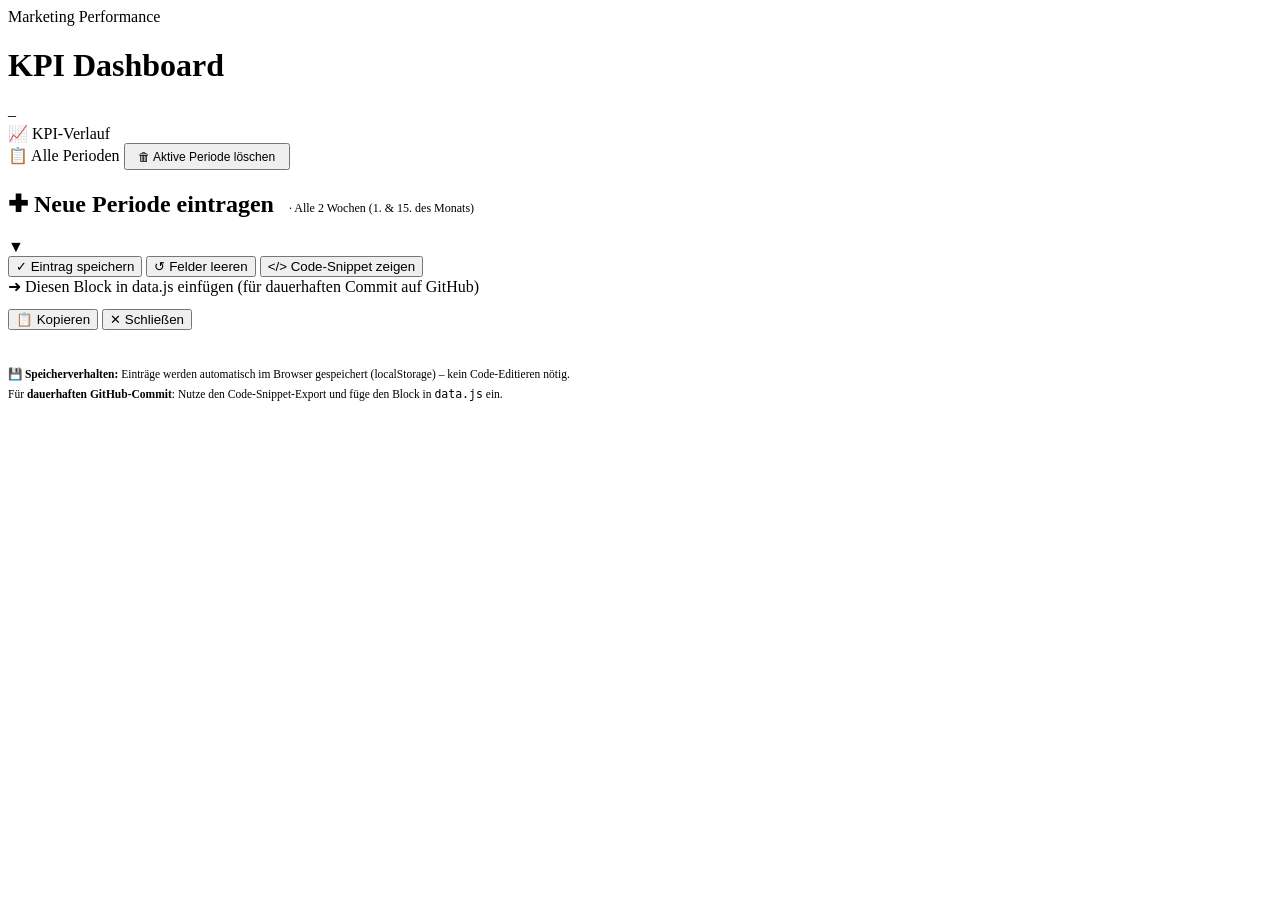
==== index.html @ ccde7354 "Create index.html" ====
<!DOCTYPE html>
<html lang="de">
<head>
  <meta charset="UTF-8"/>
  <meta name="viewport" content="width=device-width, initial-scale=1.0"/>
  <title>Marketing KPI Dashboard</title>
  <link rel="preconnect" href="https://fonts.googleapis.com"/>
  <link rel="preconnect" href="https://fonts.gstatic.com" crossorigin/>
  <link href="https://fonts.googleapis.com/css2?family=Cormorant+Garamond:wght@400;600&family=DM+Sans:wght@400;500;600&family=JetBrains+Mono:wght@400;500&display=swap" rel="stylesheet"/>
  <link rel="stylesheet" href="style.css"/>
</head>
<body>

<div class="wrapper">

  <!-- ── Header ── -->
  <header>
    <div class="header-left">
      <div class="agency-label">Marketing Performance</div>
      <h1>KPI <span>Dashboard</span></h1>
    </div>
    <div class="header-right">
      <div id="last-updated" class="last-updated">–</div>
    </div>
  </header>

  <!-- ── Period Tabs ── -->
  <div class="period-tabs" id="period-tabs"></div>

  <!-- ── Main Content ── -->
  <div id="main-content">

    <!-- KPI Cards -->
    <div class="kpi-grid" id="kpi-grid"></div>

    <!-- Charts -->
    <div class="section-title">
      <span class="section-icon">📈</span> KPI-Verlauf
    </div>
    <div class="charts-grid" id="charts-grid"></div>

    <!-- History Table -->
    <div class="section-title">
      <span class="section-icon">📋</span> Alle Perioden
      <button class="btn btn-danger" style="margin-left:auto;font-size:0.75rem;padding:0.3rem 0.8rem;"
              onclick="deleteCurrentPeriod()">
        🗑 Aktive Periode löschen
      </button>
    </div>
    <div class="history-card">
      <div class="history-scroll">
        <table>
          <thead id="table-head"></thead>
          <tbody id="table-body"></tbody>
        </table>
      </div>
    </div>

  </div><!-- /main-content -->

  <!-- ── Data Entry Panel ── -->
  <div class="entry-panel">
    <div class="entry-header" onclick="toggleEntry()">
      <h2>
        ✚ Neue Periode eintragen
        &nbsp;<span style="font-size:0.75rem;color:var(--text-muted);font-weight:400;text-transform:none;letter-spacing:0;">
          · Alle 2 Wochen (1. &amp; 15. des Monats)
        </span>
      </h2>
      <span class="entry-toggle" id="entry-toggle">▼</span>
    </div>
    <div class="entry-body" id="entry-body">
      <div class="entry-grid" id="entry-form-grid">
        <!-- built by JS -->
      </div>

      <div class="entry-actions">
        <button class="btn btn-primary" onclick="submitEntry()">
          ✓ Eintrag speichern
        </button>
        <button class="btn btn-ghost" onclick="clearForm()">
          ↺ Felder leeren
        </button>
        <button class="btn btn-ghost" onclick="document.getElementById('export-box').classList.toggle('open')">
          &lt;/&gt; Code-Snippet zeigen
        </button>
      </div>

      <!-- Export box -->
      <div class="export-box" id="export-box">
        <div class="export-label">➜ Diesen Block in data.js einfügen (für dauerhaften Commit auf GitHub)</div>
        <pre id="export-pre"></pre>
        <div class="entry-actions" style="margin-top:0.6rem;">
          <button class="btn btn-ghost" onclick="copyExport()">📋 Kopieren</button>
          <button class="btn btn-ghost" onclick="document.getElementById('export-box').classList.remove('open')">✕ Schließen</button>
        </div>
      </div>

      <div style="margin-top:1.2rem;padding-top:1rem;border-top:1px solid var(--border);">
        <div style="font-size:0.72rem;color:var(--text-faint);line-height:1.7;">
          <strong style="color:var(--text-muted);">💾 Speicherverhalten:</strong>
          Einträge werden automatisch im Browser gespeichert (localStorage) – kein Code-Editieren nötig.<br/>
          Für <strong style="color:var(--text-muted);">dauerhaften GitHub-Commit</strong>: Nutze den Code-Snippet-Export und füge den Block in <code style="color:var(--teal);">data.js</code> ein.
        </div>
      </div>
    </div>
  </div>

</div><!-- /wrapper -->

<!-- Toast -->
<div class="toast" id="toast"></div>

<!-- Scripts: data first, then logic -->
<script src="data.js"></script>
<script src="app.js"></script>

</body>
</html>
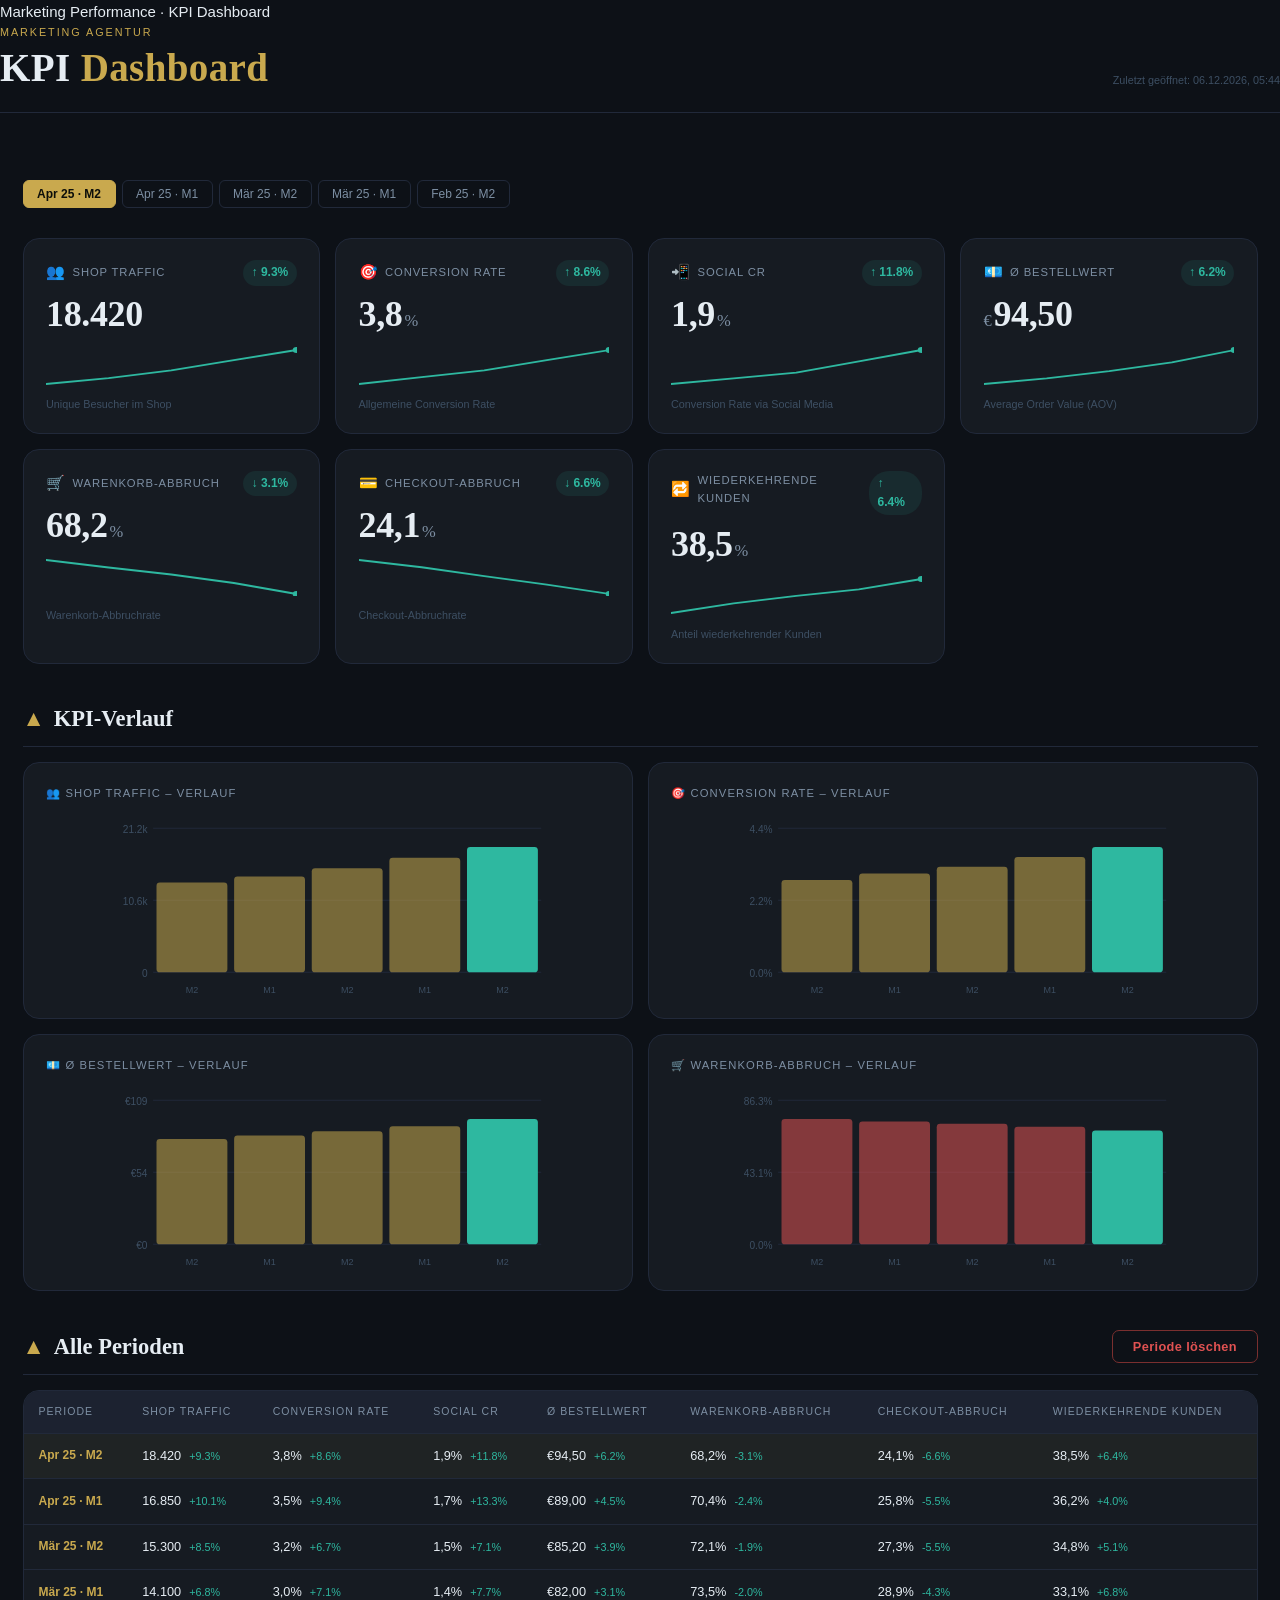
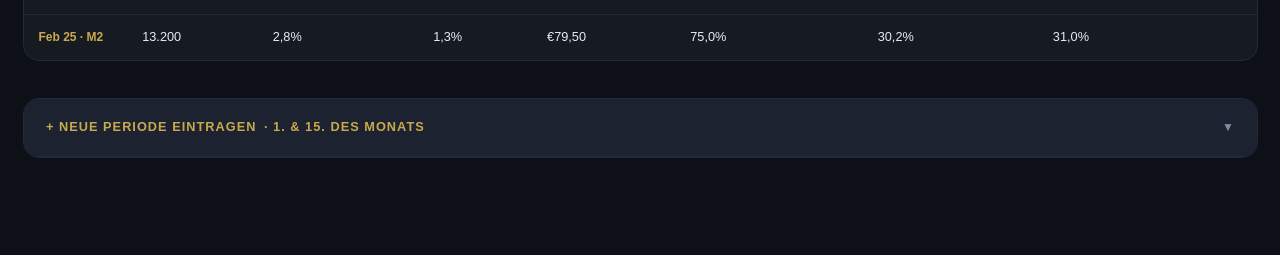
==== commit ca436a80: "Update index.html" ====
--- a/index.html
+++ b/index.html
@@ -3,31 +3,34 @@
 <head>
   <meta charset="UTF-8"/>
   <meta name="viewport" content="width=device-width, initial-scale=1.0"/>
-  <title>Marketing KPI Dashboard</title>
+  <title>Marketing KPI Dashboard · Zuitable</title>
   <link rel="preconnect" href="https://fonts.googleapis.com"/>
   <link rel="preconnect" href="https://fonts.gstatic.com" crossorigin/>
-  <link href="https://fonts.googleapis.com/css2?family=Cormorant+Garamond:wght@400;600&family=DM+Sans:wght@400;500;600&family=JetBrains+Mono:wght@400;500&display=swap" rel="stylesheet"/>
+  <link href="https://fonts.googleapis.com/css2?family=Montserrat:wght@300;400;500;600;700;800&family=Inter:wght@300;400;500;600&display=swap" rel="stylesheet"/>
   <link rel="stylesheet" href="style.css"/>
 </head>
 <body>
 
+<!-- Top Bar -->
+<div class="top-bar">Marketing Performance · KPI Dashboard</div>
+
+<!-- Page Header (outside wrapper for full-bleed border) -->
+<header class="page-header">
+  <div class="header-left">
+    <div class="agency-label">Marketing Agentur</div>
+    <h1>KPI <span>Dashboard</span></h1>
+  </div>
+  <div class="header-right">
+    <div id="last-updated" class="last-updated">–</div>
+  </div>
+</header>
+
 <div class="wrapper">
 
-  <!-- ── Header ── -->
-  <header>
-    <div class="header-left">
-      <div class="agency-label">Marketing Performance</div>
-      <h1>KPI <span>Dashboard</span></h1>
-    </div>
-    <div class="header-right">
-      <div id="last-updated" class="last-updated">–</div>
-    </div>
-  </header>
-
-  <!-- ── Period Tabs ── -->
+  <!-- Period Tabs -->
   <div class="period-tabs" id="period-tabs"></div>
 
-  <!-- ── Main Content ── -->
+  <!-- Main Content -->
   <div id="main-content">
 
     <!-- KPI Cards -->
@@ -35,16 +38,16 @@
 
     <!-- Charts -->
     <div class="section-title">
-      <span class="section-icon">📈</span> KPI-Verlauf
+      <span class="section-icon">▲</span> KPI-Verlauf
     </div>
     <div class="charts-grid" id="charts-grid"></div>
 
     <!-- History Table -->
     <div class="section-title">
-      <span class="section-icon">📋</span> Alle Perioden
-      <button class="btn btn-danger" style="margin-left:auto;font-size:0.75rem;padding:0.3rem 0.8rem;"
+      <span class="section-icon">▲</span> Alle Perioden
+      <button class="btn btn-danger" style="margin-left:auto;"
               onclick="deleteCurrentPeriod()">
-        🗑 Aktive Periode löschen
+        Periode löschen
       </button>
     </div>
     <div class="history-card">
@@ -58,14 +61,12 @@
 
   </div><!-- /main-content -->
 
-  <!-- ── Data Entry Panel ── -->
+  <!-- Data Entry Panel -->
   <div class="entry-panel">
     <div class="entry-header" onclick="toggleEntry()">
       <h2>
-        ✚ Neue Periode eintragen
-        &nbsp;<span style="font-size:0.75rem;color:var(--text-muted);font-weight:400;text-transform:none;letter-spacing:0;">
-          · Alle 2 Wochen (1. &amp; 15. des Monats)
-        </span>
+        + Neue Periode eintragen
+        <span class="sub">· 1. &amp; 15. des Monats</span>
       </h2>
       <span class="entry-toggle" id="entry-toggle">▼</span>
     </div>
@@ -75,33 +76,26 @@
       </div>
 
       <div class="entry-actions">
-        <button class="btn btn-primary" onclick="submitEntry()">
-          ✓ Eintrag speichern
-        </button>
-        <button class="btn btn-ghost" onclick="clearForm()">
-          ↺ Felder leeren
-        </button>
-        <button class="btn btn-ghost" onclick="document.getElementById('export-box').classList.toggle('open')">
-          &lt;/&gt; Code-Snippet zeigen
-        </button>
+        <button class="btn btn-primary" onclick="submitEntry()">Eintrag speichern</button>
+        <button class="btn btn-ghost"   onclick="clearForm()">Felder leeren</button>
+        <button class="btn btn-ghost"   onclick="document.getElementById('export-box').classList.toggle('open')">Code-Snippet</button>
       </div>
 
-      <!-- Export box -->
       <div class="export-box" id="export-box">
-        <div class="export-label">➜ Diesen Block in data.js einfügen (für dauerhaften Commit auf GitHub)</div>
+        <div class="export-label">→ Diesen Block in data.js einfügen (für GitHub-Commit)</div>
         <pre id="export-pre"></pre>
         <div class="entry-actions" style="margin-top:0.6rem;">
-          <button class="btn btn-ghost" onclick="copyExport()">📋 Kopieren</button>
-          <button class="btn btn-ghost" onclick="document.getElementById('export-box').classList.remove('open')">✕ Schließen</button>
+          <button class="btn btn-ghost" onclick="copyExport()">Kopieren</button>
+          <button class="btn btn-ghost" onclick="document.getElementById('export-box').classList.remove('open')">Schließen</button>
         </div>
       </div>
 
       <div style="margin-top:1.2rem;padding-top:1rem;border-top:1px solid var(--border);">
-        <div style="font-size:0.72rem;color:var(--text-faint);line-height:1.7;">
-          <strong style="color:var(--text-muted);">💾 Speicherverhalten:</strong>
-          Einträge werden automatisch im Browser gespeichert (localStorage) – kein Code-Editieren nötig.<br/>
-          Für <strong style="color:var(--text-muted);">dauerhaften GitHub-Commit</strong>: Nutze den Code-Snippet-Export und füge den Block in <code style="color:var(--teal);">data.js</code> ein.
-        </div>
+        <p style="font-size:0.65rem;color:var(--text-faint);line-height:1.8;font-family:var(--font-display);letter-spacing:0.04em;">
+          <strong style="color:var(--text-muted);">SPEICHER-INFO —</strong>
+          Einträge werden automatisch im Browser gespeichert (localStorage) – kein Code-Editieren nötig.
+          Für dauerhaften GitHub-Commit: Code-Snippet exportieren und in <code style="color:var(--orange);font-size:0.7rem;">data.js</code> einfügen.
+        </p>
       </div>
     </div>
   </div>
@@ -111,7 +105,7 @@
 <!-- Toast -->
 <div class="toast" id="toast"></div>
 
-<!-- Scripts: data first, then logic -->
+<!-- Scripts -->
 <script src="data.js"></script>
 <script src="app.js"></script>
 
--- a/style.css
+++ b/style.css
@@ -0,0 +1,591 @@
+/* ─── Reset & Base ─── */
+*, *::before, *::after { box-sizing: border-box; margin: 0; padding: 0; }
+
+:root {
+  /* Suits-inspired palette: deep navy, crisp white, gold accent */
+  --bg:          #0d1117;
+  --bg-card:     #161b22;
+  --bg-card2:    #1c2230;
+  --border:      #21293a;
+  --border-hi:   #2d3a50;
+  --gold:        #c9a94e;
+  --gold-light:  #e8c97a;
+  --gold-dim:    #7a6330;
+  --teal:        #2eb8a0;
+  --teal-dim:    #1a6e61;
+  --red:         #e05252;
+  --red-dim:     #7a2f2f;
+  --text:        #e6edf3;
+  --text-muted:  #7d8fa3;
+  --text-faint:  #3d4f63;
+  --up:          #2eb8a0;
+  --down:        #e05252;
+  --radius:      10px;
+  --radius-lg:   16px;
+  --transition:  0.22s cubic-bezier(.4,0,.2,1);
+  --font-display:'Cormorant Garamond', Georgia, serif;
+  --font-body:   'DM Sans', 'Segoe UI', sans-serif;
+  --font-mono:   'JetBrains Mono', 'Fira Code', monospace;
+}
+
+html { font-size: 15px; scroll-behavior: smooth; }
+
+body {
+  background: var(--bg);
+  color: var(--text);
+  font-family: var(--font-body);
+  min-height: 100vh;
+  line-height: 1.6;
+  -webkit-font-smoothing: antialiased;
+}
+
+/* ─── Layout ─── */
+.wrapper {
+  max-width: 1380px;
+  margin: 0 auto;
+  padding: 2rem 1.5rem 4rem;
+}
+
+/* ─── Header ─── */
+header {
+  display: flex;
+  align-items: flex-end;
+  justify-content: space-between;
+  flex-wrap: wrap;
+  gap: 1rem;
+  margin-bottom: 2.5rem;
+  padding-bottom: 1.5rem;
+  border-bottom: 1px solid var(--border);
+}
+
+.header-left {}
+
+.agency-label {
+  font-size: 0.72rem;
+  letter-spacing: 0.18em;
+  text-transform: uppercase;
+  color: var(--gold);
+  font-family: var(--font-body);
+  font-weight: 500;
+  margin-bottom: 0.35rem;
+}
+
+header h1 {
+  font-family: var(--font-display);
+  font-size: 2.6rem;
+  font-weight: 600;
+  color: var(--text);
+  letter-spacing: 0.01em;
+  line-height: 1.1;
+}
+
+header h1 span { color: var(--gold); }
+
+.header-right {
+  display: flex;
+  flex-direction: column;
+  align-items: flex-end;
+  gap: 0.5rem;
+}
+
+.period-selector {
+  display: flex;
+  align-items: center;
+  gap: 0.6rem;
+  background: var(--bg-card);
+  border: 1px solid var(--border);
+  border-radius: 8px;
+  padding: 0.45rem 0.9rem;
+}
+
+.period-selector label {
+  font-size: 0.75rem;
+  color: var(--text-muted);
+  letter-spacing: 0.06em;
+  text-transform: uppercase;
+}
+
+.period-selector select {
+  background: transparent;
+  border: none;
+  color: var(--gold);
+  font-family: var(--font-body);
+  font-size: 0.9rem;
+  font-weight: 500;
+  cursor: pointer;
+  outline: none;
+}
+
+.period-selector select option {
+  background: var(--bg-card2);
+  color: var(--text);
+}
+
+.last-updated {
+  font-size: 0.72rem;
+  color: var(--text-faint);
+}
+
+/* ─── Period Tabs ─── */
+.period-tabs {
+  display: flex;
+  gap: 0.4rem;
+  margin-bottom: 2rem;
+  flex-wrap: wrap;
+}
+
+.period-tab {
+  padding: 0.4rem 0.9rem;
+  border-radius: 6px;
+  border: 1px solid var(--border);
+  background: transparent;
+  color: var(--text-muted);
+  font-family: var(--font-body);
+  font-size: 0.8rem;
+  cursor: pointer;
+  transition: all var(--transition);
+}
+
+.period-tab:hover {
+  border-color: var(--border-hi);
+  color: var(--text);
+}
+
+.period-tab.active {
+  background: var(--gold);
+  color: #0d0f0a;
+  border-color: var(--gold);
+  font-weight: 600;
+}
+
+/* ─── KPI Grid ─── */
+.kpi-grid {
+  display: grid;
+  grid-template-columns: repeat(auto-fill, minmax(290px, 1fr));
+  gap: 1rem;
+  margin-bottom: 2.5rem;
+}
+
+.kpi-card {
+  background: var(--bg-card);
+  border: 1px solid var(--border);
+  border-radius: var(--radius-lg);
+  padding: 1.4rem 1.5rem 1.3rem;
+  display: flex;
+  flex-direction: column;
+  gap: 0.7rem;
+  transition: border-color var(--transition), transform var(--transition);
+  animation: fadeUp 0.4s ease both;
+}
+
+.kpi-card:hover {
+  border-color: var(--border-hi);
+  transform: translateY(-2px);
+}
+
+@keyframes fadeUp {
+  from { opacity: 0; transform: translateY(12px); }
+  to   { opacity: 1; transform: translateY(0); }
+}
+
+.kpi-card:nth-child(1) { animation-delay: 0.03s; }
+.kpi-card:nth-child(2) { animation-delay: 0.07s; }
+.kpi-card:nth-child(3) { animation-delay: 0.11s; }
+.kpi-card:nth-child(4) { animation-delay: 0.15s; }
+.kpi-card:nth-child(5) { animation-delay: 0.19s; }
+.kpi-card:nth-child(6) { animation-delay: 0.23s; }
+.kpi-card:nth-child(7) { animation-delay: 0.27s; }
+
+.kpi-card-top {
+  display: flex;
+  justify-content: space-between;
+  align-items: flex-start;
+}
+
+.kpi-icon-label {
+  display: flex;
+  align-items: center;
+  gap: 0.5rem;
+}
+
+.kpi-icon { font-size: 1rem; }
+
+.kpi-label {
+  font-size: 0.75rem;
+  letter-spacing: 0.08em;
+  text-transform: uppercase;
+  color: var(--text-muted);
+  font-weight: 500;
+}
+
+.kpi-trend {
+  display: flex;
+  align-items: center;
+  gap: 0.25rem;
+  font-size: 0.8rem;
+  font-weight: 600;
+  padding: 0.2rem 0.55rem;
+  border-radius: 20px;
+}
+
+.kpi-trend.up {
+  color: var(--up);
+  background: rgba(46,184,160,0.1);
+}
+.kpi-trend.down {
+  color: var(--down);
+  background: rgba(224,82,82,0.1);
+}
+.kpi-trend.neutral {
+  color: var(--text-muted);
+  background: rgba(125,143,163,0.1);
+}
+
+.kpi-value {
+  font-family: var(--font-display);
+  font-size: 2.4rem;
+  font-weight: 600;
+  color: var(--text);
+  letter-spacing: -0.01em;
+  line-height: 1;
+}
+
+.kpi-value .unit {
+  font-size: 1.1rem;
+  color: var(--text-muted);
+  font-weight: 400;
+  margin-left: 2px;
+}
+
+.kpi-value .unit-prefix {
+  font-size: 1.1rem;
+  color: var(--text-muted);
+  font-weight: 400;
+  margin-right: 2px;
+}
+
+.kpi-sparkline {
+  width: 100%;
+  height: 40px;
+  margin-top: 0.2rem;
+}
+
+.kpi-desc {
+  font-size: 0.72rem;
+  color: var(--text-faint);
+}
+
+/* ─── Chart Section ─── */
+.section-title {
+  font-family: var(--font-display);
+  font-size: 1.5rem;
+  font-weight: 600;
+  color: var(--text);
+  margin-bottom: 1rem;
+  padding-bottom: 0.6rem;
+  border-bottom: 1px solid var(--border);
+  display: flex;
+  align-items: center;
+  gap: 0.6rem;
+}
+
+.section-title .section-icon { color: var(--gold); }
+
+.charts-grid {
+  display: grid;
+  grid-template-columns: repeat(auto-fill, minmax(420px, 1fr));
+  gap: 1rem;
+  margin-bottom: 2.5rem;
+}
+
+.chart-card {
+  background: var(--bg-card);
+  border: 1px solid var(--border);
+  border-radius: var(--radius-lg);
+  padding: 1.4rem 1.5rem;
+}
+
+.chart-card-title {
+  font-size: 0.75rem;
+  text-transform: uppercase;
+  letter-spacing: 0.1em;
+  color: var(--text-muted);
+  margin-bottom: 1rem;
+}
+
+.chart-area {
+  width: 100%;
+  height: 180px;
+  position: relative;
+}
+
+.chart-svg { width: 100%; height: 100%; overflow: visible; }
+
+/* ─── History Table ─── */
+.history-card {
+  background: var(--bg-card);
+  border: 1px solid var(--border);
+  border-radius: var(--radius-lg);
+  overflow: hidden;
+  margin-bottom: 2.5rem;
+}
+
+.history-scroll { overflow-x: auto; }
+
+table {
+  width: 100%;
+  border-collapse: collapse;
+  font-size: 0.85rem;
+}
+
+thead tr {
+  background: var(--bg-card2);
+  border-bottom: 1px solid var(--border);
+}
+
+thead th {
+  padding: 0.85rem 1rem;
+  text-align: left;
+  font-size: 0.7rem;
+  letter-spacing: 0.1em;
+  text-transform: uppercase;
+  color: var(--text-muted);
+  font-weight: 500;
+  white-space: nowrap;
+}
+
+tbody tr {
+  border-bottom: 1px solid var(--border);
+  transition: background var(--transition);
+}
+
+tbody tr:last-child { border-bottom: none; }
+tbody tr:hover { background: rgba(255,255,255,0.02); }
+
+tbody tr.active-row { background: rgba(201,169,78,0.05); }
+
+td {
+  padding: 0.8rem 1rem;
+  color: var(--text);
+  white-space: nowrap;
+}
+
+td.period-cell {
+  font-weight: 600;
+  color: var(--gold);
+  font-size: 0.8rem;
+}
+
+td .delta {
+  font-size: 0.72rem;
+  margin-left: 0.3rem;
+  font-weight: 500;
+}
+td .delta.pos { color: var(--up); }
+td .delta.neg { color: var(--down); }
+
+/* ─── Data Entry Panel ─── */
+.entry-panel {
+  background: var(--bg-card);
+  border: 1px solid var(--border);
+  border-radius: var(--radius-lg);
+  overflow: hidden;
+  margin-bottom: 2.5rem;
+}
+
+.entry-header {
+  display: flex;
+  align-items: center;
+  justify-content: space-between;
+  padding: 1.2rem 1.5rem;
+  background: var(--bg-card2);
+  border-bottom: 1px solid var(--border);
+  cursor: pointer;
+  user-select: none;
+}
+
+.entry-header h2 {
+  font-family: var(--font-body);
+  font-size: 0.85rem;
+  font-weight: 600;
+  letter-spacing: 0.08em;
+  text-transform: uppercase;
+  color: var(--gold);
+  display: flex;
+  align-items: center;
+  gap: 0.5rem;
+}
+
+.entry-toggle {
+  font-size: 0.8rem;
+  color: var(--text-muted);
+  transition: transform var(--transition);
+}
+
+.entry-toggle.open { transform: rotate(180deg); }
+
+.entry-body {
+  padding: 1.5rem;
+  display: none;
+}
+.entry-body.open { display: block; }
+
+.entry-grid {
+  display: grid;
+  grid-template-columns: repeat(auto-fill, minmax(220px, 1fr));
+  gap: 1rem;
+  margin-bottom: 1.2rem;
+}
+
+.entry-field {
+  display: flex;
+  flex-direction: column;
+  gap: 0.4rem;
+}
+
+.entry-field label {
+  font-size: 0.72rem;
+  text-transform: uppercase;
+  letter-spacing: 0.08em;
+  color: var(--text-muted);
+  display: flex;
+  align-items: center;
+  gap: 0.3rem;
+}
+
+.entry-field input {
+  background: var(--bg);
+  border: 1px solid var(--border);
+  border-radius: 6px;
+  color: var(--text);
+  padding: 0.55rem 0.8rem;
+  font-family: var(--font-mono);
+  font-size: 0.9rem;
+  outline: none;
+  transition: border-color var(--transition);
+  width: 100%;
+}
+
+.entry-field input:focus { border-color: var(--gold); }
+.entry-field input::placeholder { color: var(--text-faint); }
+
+.entry-field .hint {
+  font-size: 0.67rem;
+  color: var(--text-faint);
+}
+
+.entry-actions {
+  display: flex;
+  gap: 0.6rem;
+  flex-wrap: wrap;
+  margin-top: 0.5rem;
+}
+
+.btn {
+  padding: 0.55rem 1.3rem;
+  border-radius: 7px;
+  border: none;
+  font-family: var(--font-body);
+  font-size: 0.85rem;
+  font-weight: 600;
+  cursor: pointer;
+  transition: all var(--transition);
+  letter-spacing: 0.03em;
+}
+
+.btn-primary {
+  background: var(--gold);
+  color: #0d0f0a;
+}
+.btn-primary:hover { background: var(--gold-light); }
+
+.btn-ghost {
+  background: transparent;
+  color: var(--text-muted);
+  border: 1px solid var(--border);
+}
+.btn-ghost:hover { border-color: var(--border-hi); color: var(--text); }
+
+.btn-danger {
+  background: transparent;
+  color: var(--red);
+  border: 1px solid var(--red-dim);
+}
+.btn-danger:hover { background: rgba(224,82,82,0.1); }
+
+/* ─── Export Panel ─── */
+.export-box {
+  background: var(--bg-card2);
+  border: 1px solid var(--border);
+  border-radius: var(--radius);
+  padding: 1.2rem 1.5rem;
+  margin-top: 1rem;
+  display: none;
+}
+
+.export-box.open { display: block; }
+
+.export-label {
+  font-size: 0.72rem;
+  color: var(--text-muted);
+  text-transform: uppercase;
+  letter-spacing: 0.08em;
+  margin-bottom: 0.6rem;
+}
+
+.export-box pre {
+  background: var(--bg);
+  border: 1px solid var(--border);
+  border-radius: 6px;
+  padding: 1rem;
+  font-family: var(--font-mono);
+  font-size: 0.78rem;
+  color: var(--teal);
+  overflow-x: auto;
+  max-height: 260px;
+  overflow-y: auto;
+  line-height: 1.5;
+}
+
+/* ─── Toast ─── */
+.toast {
+  position: fixed;
+  bottom: 1.5rem;
+  right: 1.5rem;
+  background: var(--bg-card2);
+  border: 1px solid var(--gold-dim);
+  border-radius: 8px;
+  padding: 0.7rem 1.2rem;
+  font-size: 0.85rem;
+  color: var(--gold-light);
+  box-shadow: 0 8px 24px rgba(0,0,0,0.4);
+  transform: translateY(6px);
+  opacity: 0;
+  transition: all 0.3s ease;
+  z-index: 999;
+  pointer-events: none;
+}
+
+.toast.show { opacity: 1; transform: translateY(0); }
+
+/* ─── No-data state ─── */
+.no-data {
+  text-align: center;
+  padding: 3rem;
+  color: var(--text-faint);
+  font-size: 0.85rem;
+}
+
+/* ─── Scrollbar ─── */
+::-webkit-scrollbar { width: 6px; height: 6px; }
+::-webkit-scrollbar-track { background: transparent; }
+::-webkit-scrollbar-thumb { background: var(--border-hi); border-radius: 3px; }
+
+/* ─── Responsive ─── */
+@media (max-width: 640px) {
+  header { flex-direction: column; align-items: flex-start; }
+  .header-right { align-items: flex-start; }
+  header h1 { font-size: 1.9rem; }
+  .kpi-value { font-size: 2rem; }
+  .charts-grid { grid-template-columns: 1fr; }
+}
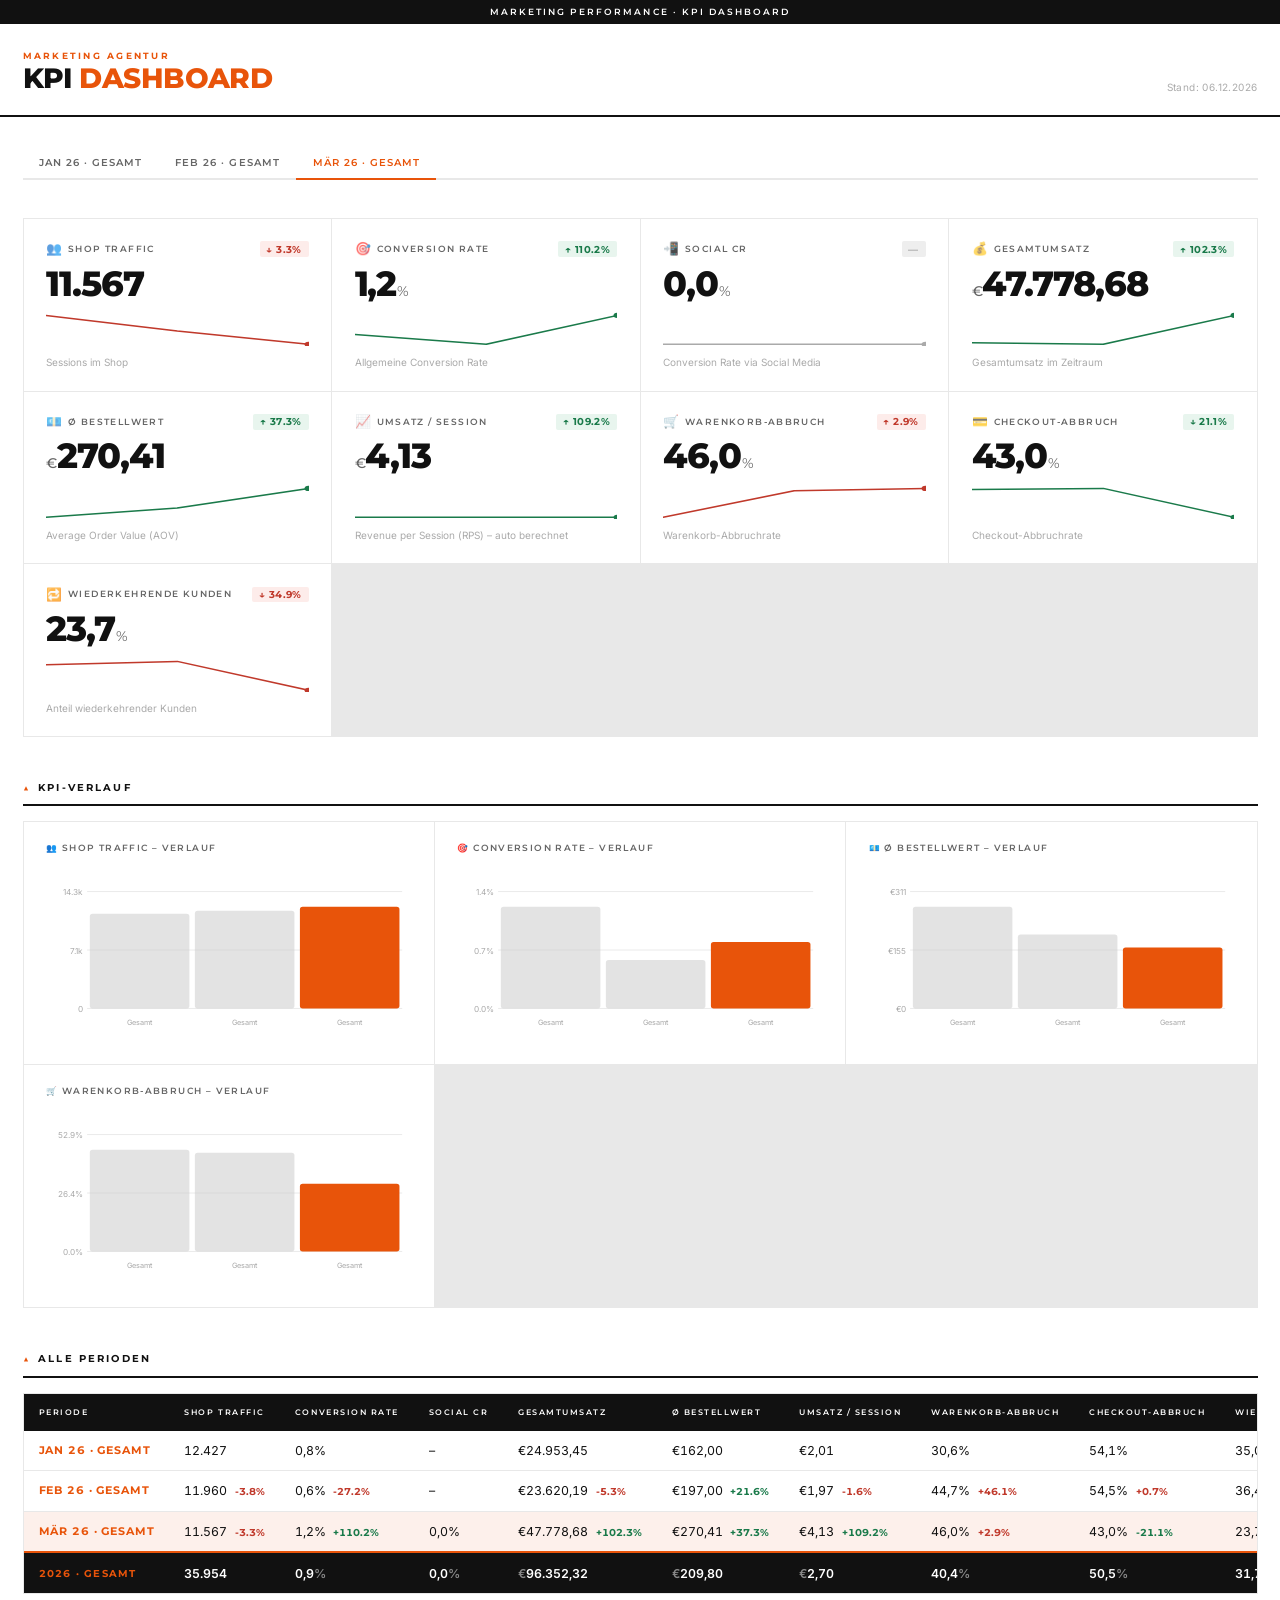
==== commit c1fce00b: "Update index.html" ====
--- a/index.html
+++ b/index.html
@@ -14,7 +14,7 @@
 <!-- Top Bar -->
 <div class="top-bar">Marketing Performance · KPI Dashboard</div>
 
-<!-- Page Header (outside wrapper for full-bleed border) -->
+<!-- Page Header -->
 <header class="page-header">
   <div class="header-left">
     <div class="agency-label">Marketing Agentur</div>
@@ -45,10 +45,6 @@
     <!-- History Table -->
     <div class="section-title">
       <span class="section-icon">▲</span> Alle Perioden
-      <button class="btn btn-danger" style="margin-left:auto;"
-              onclick="deleteCurrentPeriod()">
-        Periode löschen
-      </button>
     </div>
     <div class="history-card">
       <div class="history-scroll">
@@ -59,48 +55,9 @@
       </div>
     </div>
 
-  </div><!-- /main-content -->
-
-  <!-- Data Entry Panel -->
-  <div class="entry-panel">
-    <div class="entry-header" onclick="toggleEntry()">
-      <h2>
-        + Neue Periode eintragen
-        <span class="sub">· 1. &amp; 15. des Monats</span>
-      </h2>
-      <span class="entry-toggle" id="entry-toggle">▼</span>
-    </div>
-    <div class="entry-body" id="entry-body">
-      <div class="entry-grid" id="entry-form-grid">
-        <!-- built by JS -->
-      </div>
-
-      <div class="entry-actions">
-        <button class="btn btn-primary" onclick="submitEntry()">Eintrag speichern</button>
-        <button class="btn btn-ghost"   onclick="clearForm()">Felder leeren</button>
-        <button class="btn btn-ghost"   onclick="document.getElementById('export-box').classList.toggle('open')">Code-Snippet</button>
-      </div>
-
-      <div class="export-box" id="export-box">
-        <div class="export-label">→ Diesen Block in data.js einfügen (für GitHub-Commit)</div>
-        <pre id="export-pre"></pre>
-        <div class="entry-actions" style="margin-top:0.6rem;">
-          <button class="btn btn-ghost" onclick="copyExport()">Kopieren</button>
-          <button class="btn btn-ghost" onclick="document.getElementById('export-box').classList.remove('open')">Schließen</button>
-        </div>
-      </div>
-
-      <div style="margin-top:1.2rem;padding-top:1rem;border-top:1px solid var(--border);">
-        <p style="font-size:0.65rem;color:var(--text-faint);line-height:1.8;font-family:var(--font-display);letter-spacing:0.04em;">
-          <strong style="color:var(--text-muted);">SPEICHER-INFO —</strong>
-          Einträge werden automatisch im Browser gespeichert (localStorage) – kein Code-Editieren nötig.
-          Für dauerhaften GitHub-Commit: Code-Snippet exportieren und in <code style="color:var(--orange);font-size:0.7rem;">data.js</code> einfügen.
-        </p>
-      </div>
-    </div>
   </div>
 
-</div><!-- /wrapper -->
+</div>
 
 <!-- Toast -->
 <div class="toast" id="toast"></div>
--- a/style.css
+++ b/style.css
@@ -2,30 +2,35 @@
 *, *::before, *::after { box-sizing: border-box; margin: 0; padding: 0; }
 
 :root {
-  /* Suits-inspired palette: deep navy, crisp white, gold accent */
-  --bg:          #0d1117;
-  --bg-card:     #161b22;
-  --bg-card2:    #1c2230;
-  --border:      #21293a;
-  --border-hi:   #2d3a50;
-  --gold:        #c9a94e;
-  --gold-light:  #e8c97a;
-  --gold-dim:    #7a6330;
-  --teal:        #2eb8a0;
-  --teal-dim:    #1a6e61;
-  --red:         #e05252;
-  --red-dim:     #7a2f2f;
-  --text:        #e6edf3;
-  --text-muted:  #7d8fa3;
-  --text-faint:  #3d4f63;
-  --up:          #2eb8a0;
-  --down:        #e05252;
-  --radius:      10px;
-  --radius-lg:   16px;
-  --transition:  0.22s cubic-bezier(.4,0,.2,1);
-  --font-display:'Cormorant Garamond', Georgia, serif;
-  --font-body:   'DM Sans', 'Segoe UI', sans-serif;
-  --font-mono:   'JetBrains Mono', 'Fira Code', monospace;
+  --bg:           #ffffff;
+  --bg-section:   #f5f5f5;
+  --bg-dark:      #111111;
+  --bg-card:      #ffffff;
+  --bg-card-alt:  #fafafa;
+  --orange:       #e8540a;
+  --orange-light: #ff6b1a;
+  --orange-dim:   #fdf0eb;
+  --orange-dark:  #c2440a;
+  --black:        #111111;
+  --black-soft:   #1a1a1a;
+  --gray-dark:    #444444;
+  --gray-mid:     #888888;
+  --gray-light:   #cccccc;
+  --gray-faint:   #eeeeee;
+  --border:       #e8e8e8;
+  --text:         #111111;
+  --text-muted:   #666666;
+  --text-faint:   #aaaaaa;
+  --up:           #1a7a4a;
+  --up-bg:        #e8f5ee;
+  --down:         #c0392b;
+  --down-bg:      #fdecea;
+  --radius:       3px;
+  --radius-lg:    6px;
+  --transition:   0.18s ease;
+  --font-display: 'Montserrat', sans-serif;
+  --font-body:    'Inter', sans-serif;
+  --font-mono:    'JetBrains Mono', 'Courier New', monospace;
 }
 
 html { font-size: 15px; scroll-behavior: smooth; }
@@ -35,166 +40,144 @@
   color: var(--text);
   font-family: var(--font-body);
   min-height: 100vh;
-  line-height: 1.6;
   -webkit-font-smoothing: antialiased;
 }
 
-/* ─── Layout ─── */
-.wrapper {
-  max-width: 1380px;
-  margin: 0 auto;
-  padding: 2rem 1.5rem 4rem;
-}
-
-/* ─── Header ─── */
-header {
+/* ── Top Bar ── */
+.top-bar {
+  background: var(--bg-dark);
+  color: #fff;
+  padding: 0.42rem 1.5rem;
+  text-align: center;
+  font-family: var(--font-display);
+  font-size: 0.62rem;
+  letter-spacing: 0.22em;
+  text-transform: uppercase;
+  font-weight: 600;
+}
+
+/* ── Page Header ── */
+.page-header {
   display: flex;
   align-items: flex-end;
   justify-content: space-between;
   flex-wrap: wrap;
   gap: 1rem;
+  padding: 1.8rem 1.5rem 1.5rem;
+  border-bottom: 2px solid var(--black);
+  max-width: 1380px;
+  margin: 0 auto 2rem;
+}
+
+.agency-label {
+  font-family: var(--font-display);
+  font-size: 0.58rem;
+  letter-spacing: 0.26em;
+  text-transform: uppercase;
+  color: var(--orange);
+  font-weight: 700;
+  margin-bottom: 0.3rem;
+}
+
+.page-header h1 {
+  font-family: var(--font-display);
+  font-size: 1.85rem;
+  font-weight: 800;
+  color: var(--black);
+  letter-spacing: -0.02em;
+  line-height: 1;
+  text-transform: uppercase;
+}
+
+.page-header h1 span { color: var(--orange); }
+
+.last-updated {
+  font-size: 0.67rem;
+  color: var(--text-faint);
+  letter-spacing: 0.04em;
+  text-align: right;
+}
+
+/* ── Wrapper ── */
+.wrapper {
+  max-width: 1380px;
+  margin: 0 auto;
+  padding: 0 1.5rem 5rem;
+}
+
+/* ── Period Tabs ── */
+.period-tabs {
+  display: flex;
+  gap: 0;
   margin-bottom: 2.5rem;
-  padding-bottom: 1.5rem;
-  border-bottom: 1px solid var(--border);
-}
-
-.header-left {}
-
-.agency-label {
-  font-size: 0.72rem;
-  letter-spacing: 0.18em;
-  text-transform: uppercase;
-  color: var(--gold);
-  font-family: var(--font-body);
-  font-weight: 500;
-  margin-bottom: 0.35rem;
-}
-
-header h1 {
-  font-family: var(--font-display);
-  font-size: 2.6rem;
-  font-weight: 600;
-  color: var(--text);
-  letter-spacing: 0.01em;
-  line-height: 1.1;
-}
-
-header h1 span { color: var(--gold); }
-
-.header-right {
-  display: flex;
-  flex-direction: column;
-  align-items: flex-end;
-  gap: 0.5rem;
-}
-
-.period-selector {
-  display: flex;
-  align-items: center;
-  gap: 0.6rem;
-  background: var(--bg-card);
-  border: 1px solid var(--border);
-  border-radius: 8px;
-  padding: 0.45rem 0.9rem;
-}
-
-.period-selector label {
-  font-size: 0.75rem;
-  color: var(--text-muted);
-  letter-spacing: 0.06em;
-  text-transform: uppercase;
-}
-
-.period-selector select {
-  background: transparent;
+  border-bottom: 2px solid var(--border);
+  flex-wrap: wrap;
+}
+
+.period-tab {
+  padding: 0.6rem 1.1rem;
   border: none;
-  color: var(--gold);
-  font-family: var(--font-body);
-  font-size: 0.9rem;
-  font-weight: 500;
-  cursor: pointer;
-  outline: none;
-}
-
-.period-selector select option {
-  background: var(--bg-card2);
-  color: var(--text);
-}
-
-.last-updated {
-  font-size: 0.72rem;
-  color: var(--text-faint);
-}
-
-/* ─── Period Tabs ─── */
-.period-tabs {
-  display: flex;
-  gap: 0.4rem;
-  margin-bottom: 2rem;
-  flex-wrap: wrap;
-}
-
-.period-tab {
-  padding: 0.4rem 0.9rem;
-  border-radius: 6px;
-  border: 1px solid var(--border);
+  border-bottom: 2px solid transparent;
+  margin-bottom: -2px;
   background: transparent;
   color: var(--text-muted);
-  font-family: var(--font-body);
-  font-size: 0.8rem;
+  font-family: var(--font-display);
+  font-size: 0.68rem;
+  font-weight: 600;
+  letter-spacing: 0.1em;
+  text-transform: uppercase;
   cursor: pointer;
   transition: all var(--transition);
 }
-
-.period-tab:hover {
-  border-color: var(--border-hi);
-  color: var(--text);
-}
-
-.period-tab.active {
-  background: var(--gold);
-  color: #0d0f0a;
-  border-color: var(--gold);
-  font-weight: 600;
-}
-
-/* ─── KPI Grid ─── */
+.period-tab:hover { color: var(--black); }
+.period-tab.active { color: var(--orange); border-bottom-color: var(--orange); }
+
+/* ── KPI Grid ── */
 .kpi-grid {
   display: grid;
-  grid-template-columns: repeat(auto-fill, minmax(290px, 1fr));
-  gap: 1rem;
-  margin-bottom: 2.5rem;
+  grid-template-columns: repeat(auto-fill, minmax(280px, 1fr));
+  gap: 1px;
+  margin-bottom: 3rem;
+  background: var(--border);
+  border: 1px solid var(--border);
 }
 
 .kpi-card {
   background: var(--bg-card);
-  border: 1px solid var(--border);
-  border-radius: var(--radius-lg);
-  padding: 1.4rem 1.5rem 1.3rem;
+  padding: 1.5rem;
   display: flex;
   flex-direction: column;
-  gap: 0.7rem;
-  transition: border-color var(--transition), transform var(--transition);
-  animation: fadeUp 0.4s ease both;
-}
-
-.kpi-card:hover {
-  border-color: var(--border-hi);
-  transform: translateY(-2px);
-}
-
-@keyframes fadeUp {
-  from { opacity: 0; transform: translateY(12px); }
+  gap: 0.65rem;
+  transition: background var(--transition);
+  animation: fadeIn 0.3s ease both;
+  position: relative;
+  overflow: hidden;
+}
+
+.kpi-card::after {
+  content: '';
+  position: absolute;
+  top: 0; left: 0; right: 0;
+  height: 2px;
+  background: var(--orange);
+  transform: scaleX(0);
+  transform-origin: left;
+  transition: transform 0.22s ease;
+}
+.kpi-card:hover::after { transform: scaleX(1); }
+.kpi-card:hover { background: var(--bg-card-alt); }
+
+@keyframes fadeIn {
+  from { opacity: 0; transform: translateY(6px); }
   to   { opacity: 1; transform: translateY(0); }
 }
-
-.kpi-card:nth-child(1) { animation-delay: 0.03s; }
-.kpi-card:nth-child(2) { animation-delay: 0.07s; }
-.kpi-card:nth-child(3) { animation-delay: 0.11s; }
-.kpi-card:nth-child(4) { animation-delay: 0.15s; }
-.kpi-card:nth-child(5) { animation-delay: 0.19s; }
-.kpi-card:nth-child(6) { animation-delay: 0.23s; }
-.kpi-card:nth-child(7) { animation-delay: 0.27s; }
+.kpi-card:nth-child(1) { animation-delay: 0.04s; }
+.kpi-card:nth-child(2) { animation-delay: 0.08s; }
+.kpi-card:nth-child(3) { animation-delay: 0.12s; }
+.kpi-card:nth-child(4) { animation-delay: 0.16s; }
+.kpi-card:nth-child(5) { animation-delay: 0.20s; }
+.kpi-card:nth-child(6) { animation-delay: 0.24s; }
+.kpi-card:nth-child(7) { animation-delay: 0.28s; }
 
 .kpi-card-top {
   display: flex;
@@ -202,390 +185,298 @@
   align-items: flex-start;
 }
 
-.kpi-icon-label {
+.kpi-icon-label { display: flex; align-items: center; gap: 0.4rem; }
+.kpi-icon { font-size: 0.85rem; opacity: 0.7; }
+
+.kpi-label {
+  font-family: var(--font-display);
+  font-size: 0.58rem;
+  letter-spacing: 0.16em;
+  text-transform: uppercase;
+  color: var(--text-muted);
+  font-weight: 600;
+}
+
+.kpi-trend {
+  font-family: var(--font-display);
+  font-size: 0.65rem;
+  font-weight: 700;
+  padding: 0.15rem 0.45rem;
+  border-radius: 2px;
+  letter-spacing: 0.04em;
+}
+.kpi-trend.up      { color: var(--up);   background: var(--up-bg); }
+.kpi-trend.down    { color: var(--down); background: var(--down-bg); }
+.kpi-trend.neutral { color: var(--text-faint); background: var(--gray-faint); }
+
+.kpi-value {
+  font-family: var(--font-display);
+  font-size: 2.3rem;
+  font-weight: 800;
+  color: var(--black);
+  letter-spacing: -0.03em;
+  line-height: 1;
+}
+.kpi-value .unit        { font-size: 0.95rem; color: var(--text-muted); font-weight: 400; margin-left: 1px; }
+.kpi-value .unit-prefix { font-size: 0.95rem; color: var(--text-muted); font-weight: 500; margin-right: 1px; }
+
+.kpi-sparkline { width: 100%; height: 34px; margin-top: 0.1rem; }
+
+.kpi-desc { font-size: 0.67rem; color: var(--text-faint); }
+
+/* ── Section Title ── */
+.section-title {
+  font-family: var(--font-display);
+  font-size: 0.65rem;
+  font-weight: 700;
+  letter-spacing: 0.22em;
+  text-transform: uppercase;
+  color: var(--black);
+  margin-bottom: 1rem;
+  padding-bottom: 0.75rem;
+  border-bottom: 2px solid var(--black);
   display: flex;
   align-items: center;
   gap: 0.5rem;
 }
-
-.kpi-icon { font-size: 1rem; }
-
-.kpi-label {
-  font-size: 0.75rem;
-  letter-spacing: 0.08em;
-  text-transform: uppercase;
-  color: var(--text-muted);
-  font-weight: 500;
-}
-
-.kpi-trend {
-  display: flex;
-  align-items: center;
-  gap: 0.25rem;
-  font-size: 0.8rem;
-  font-weight: 600;
-  padding: 0.2rem 0.55rem;
-  border-radius: 20px;
-}
-
-.kpi-trend.up {
-  color: var(--up);
-  background: rgba(46,184,160,0.1);
-}
-.kpi-trend.down {
-  color: var(--down);
-  background: rgba(224,82,82,0.1);
-}
-.kpi-trend.neutral {
-  color: var(--text-muted);
-  background: rgba(125,143,163,0.1);
-}
-
-.kpi-value {
-  font-family: var(--font-display);
-  font-size: 2.4rem;
-  font-weight: 600;
-  color: var(--text);
-  letter-spacing: -0.01em;
-  line-height: 1;
-}
-
-.kpi-value .unit {
-  font-size: 1.1rem;
-  color: var(--text-muted);
-  font-weight: 400;
-  margin-left: 2px;
-}
-
-.kpi-value .unit-prefix {
-  font-size: 1.1rem;
-  color: var(--text-muted);
-  font-weight: 400;
-  margin-right: 2px;
-}
-
-.kpi-sparkline {
-  width: 100%;
-  height: 40px;
-  margin-top: 0.2rem;
-}
-
-.kpi-desc {
-  font-size: 0.72rem;
-  color: var(--text-faint);
-}
-
-/* ─── Chart Section ─── */
-.section-title {
-  font-family: var(--font-display);
-  font-size: 1.5rem;
-  font-weight: 600;
-  color: var(--text);
-  margin-bottom: 1rem;
-  padding-bottom: 0.6rem;
-  border-bottom: 1px solid var(--border);
-  display: flex;
-  align-items: center;
-  gap: 0.6rem;
-}
-
-.section-title .section-icon { color: var(--gold); }
-
+.section-icon { color: var(--orange); }
+
+/* ── Charts ── */
 .charts-grid {
   display: grid;
-  grid-template-columns: repeat(auto-fill, minmax(420px, 1fr));
-  gap: 1rem;
-  margin-bottom: 2.5rem;
-}
-
-.chart-card {
-  background: var(--bg-card);
+  grid-template-columns: repeat(auto-fill, minmax(400px, 1fr));
+  gap: 1px;
+  margin-bottom: 3rem;
+  background: var(--border);
   border: 1px solid var(--border);
-  border-radius: var(--radius-lg);
-  padding: 1.4rem 1.5rem;
-}
+}
+
+.chart-card { background: var(--bg-card); padding: 1.4rem 1.5rem; }
 
 .chart-card-title {
-  font-size: 0.75rem;
-  text-transform: uppercase;
-  letter-spacing: 0.1em;
+  font-family: var(--font-display);
+  font-size: 0.58rem;
+  text-transform: uppercase;
+  letter-spacing: 0.16em;
   color: var(--text-muted);
+  font-weight: 600;
   margin-bottom: 1rem;
 }
 
-.chart-area {
-  width: 100%;
-  height: 180px;
-  position: relative;
-}
-
-.chart-svg { width: 100%; height: 100%; overflow: visible; }
-
-/* ─── History Table ─── */
+.chart-area { width: 100%; height: 175px; }
+.chart-svg  { width: 100%; height: 100%; overflow: visible; }
+
+/* ── Table ── */
 .history-card {
-  background: var(--bg-card);
   border: 1px solid var(--border);
-  border-radius: var(--radius-lg);
   overflow: hidden;
-  margin-bottom: 2.5rem;
-}
-
+  margin-bottom: 3rem;
+}
 .history-scroll { overflow-x: auto; }
 
-table {
-  width: 100%;
-  border-collapse: collapse;
-  font-size: 0.85rem;
-}
-
-thead tr {
-  background: var(--bg-card2);
-  border-bottom: 1px solid var(--border);
-}
-
+table { width: 100%; border-collapse: collapse; font-size: 0.82rem; }
+
+thead tr { background: var(--black); }
 thead th {
-  padding: 0.85rem 1rem;
+  padding: 0.9rem 1rem;
   text-align: left;
-  font-size: 0.7rem;
-  letter-spacing: 0.1em;
-  text-transform: uppercase;
-  color: var(--text-muted);
-  font-weight: 500;
+  font-family: var(--font-display);
+  font-size: 0.56rem;
+  letter-spacing: 0.18em;
+  text-transform: uppercase;
+  color: #fff;
+  font-weight: 600;
   white-space: nowrap;
 }
 
-tbody tr {
-  border-bottom: 1px solid var(--border);
-  transition: background var(--transition);
-}
-
+tbody tr { border-bottom: 1px solid var(--border); transition: background var(--transition); }
 tbody tr:last-child { border-bottom: none; }
-tbody tr:hover { background: rgba(255,255,255,0.02); }
-
-tbody tr.active-row { background: rgba(201,169,78,0.05); }
+tbody tr:hover { background: var(--bg-card-alt); }
+tbody tr.active-row { background: var(--orange-dim); }
 
 td {
-  padding: 0.8rem 1rem;
+  padding: 0.82rem 1rem;
   color: var(--text);
   white-space: nowrap;
-}
-
+  font-variant-numeric: tabular-nums;
+}
 td.period-cell {
-  font-weight: 600;
-  color: var(--gold);
-  font-size: 0.8rem;
-}
-
-td .delta {
+  font-family: var(--font-display);
+  font-weight: 700;
+  color: var(--orange);
   font-size: 0.72rem;
-  margin-left: 0.3rem;
-  font-weight: 500;
-}
+  letter-spacing: 0.08em;
+  text-transform: uppercase;
+}
+td .delta { font-size: 0.65rem; margin-left: 0.3rem; font-weight: 700; font-family: var(--font-display); }
 td .delta.pos { color: var(--up); }
 td .delta.neg { color: var(--down); }
 
-/* ─── Data Entry Panel ─── */
-.entry-panel {
-  background: var(--bg-card);
-  border: 1px solid var(--border);
-  border-radius: var(--radius-lg);
-  overflow: hidden;
-  margin-bottom: 2.5rem;
-}
+/* ── Entry Panel ── */
+.entry-panel { border: 1px solid var(--border); overflow: hidden; margin-bottom: 3rem; }
 
 .entry-header {
   display: flex;
   align-items: center;
   justify-content: space-between;
-  padding: 1.2rem 1.5rem;
-  background: var(--bg-card2);
-  border-bottom: 1px solid var(--border);
+  padding: 1rem 1.4rem;
+  background: var(--black);
   cursor: pointer;
   user-select: none;
 }
 
 .entry-header h2 {
-  font-family: var(--font-body);
-  font-size: 0.85rem;
-  font-weight: 600;
-  letter-spacing: 0.08em;
-  text-transform: uppercase;
-  color: var(--gold);
+  font-family: var(--font-display);
+  font-size: 0.65rem;
+  font-weight: 700;
+  letter-spacing: 0.2em;
+  text-transform: uppercase;
+  color: #fff;
   display: flex;
   align-items: center;
-  gap: 0.5rem;
-}
-
-.entry-toggle {
-  font-size: 0.8rem;
-  color: var(--text-muted);
-  transition: transform var(--transition);
-}
-
+  gap: 0.7rem;
+}
+
+.entry-header h2 .sub {
+  font-weight: 400;
+  color: #777;
+  letter-spacing: 0.04em;
+  font-size: 0.63rem;
+  text-transform: none;
+}
+
+.entry-toggle { font-size: 0.7rem; color: var(--orange); font-weight: 700; transition: transform var(--transition); }
 .entry-toggle.open { transform: rotate(180deg); }
 
-.entry-body {
-  padding: 1.5rem;
-  display: none;
-}
+.entry-body { padding: 1.5rem; display: none; background: var(--bg-section); }
 .entry-body.open { display: block; }
 
 .entry-grid {
   display: grid;
-  grid-template-columns: repeat(auto-fill, minmax(220px, 1fr));
+  grid-template-columns: repeat(auto-fill, minmax(210px, 1fr));
   gap: 1rem;
   margin-bottom: 1.2rem;
 }
 
-.entry-field {
-  display: flex;
-  flex-direction: column;
-  gap: 0.4rem;
-}
+.entry-field { display: flex; flex-direction: column; gap: 0.32rem; }
 
 .entry-field label {
-  font-size: 0.72rem;
-  text-transform: uppercase;
-  letter-spacing: 0.08em;
-  color: var(--text-muted);
-  display: flex;
-  align-items: center;
-  gap: 0.3rem;
+  font-family: var(--font-display);
+  font-size: 0.58rem;
+  text-transform: uppercase;
+  letter-spacing: 0.14em;
+  color: var(--gray-dark);
+  font-weight: 600;
 }
 
 .entry-field input {
-  background: var(--bg);
+  background: #fff;
   border: 1px solid var(--border);
-  border-radius: 6px;
+  border-radius: var(--radius);
   color: var(--text);
-  padding: 0.55rem 0.8rem;
-  font-family: var(--font-mono);
-  font-size: 0.9rem;
+  padding: 0.58rem 0.75rem;
+  font-family: var(--font-body);
+  font-size: 0.88rem;
   outline: none;
-  transition: border-color var(--transition);
+  transition: border-color var(--transition), box-shadow var(--transition);
   width: 100%;
 }
-
-.entry-field input:focus { border-color: var(--gold); }
+.entry-field input:focus { border-color: var(--orange); box-shadow: 0 0 0 3px var(--orange-dim); }
 .entry-field input::placeholder { color: var(--text-faint); }
 
-.entry-field .hint {
-  font-size: 0.67rem;
-  color: var(--text-faint);
-}
-
-.entry-actions {
-  display: flex;
-  gap: 0.6rem;
-  flex-wrap: wrap;
-  margin-top: 0.5rem;
-}
-
+.entry-field .hint { font-size: 0.6rem; color: var(--text-faint); }
+
+.entry-actions { display: flex; gap: 0.6rem; flex-wrap: wrap; margin-top: 0.6rem; }
+
+/* ── Buttons ── */
 .btn {
-  padding: 0.55rem 1.3rem;
-  border-radius: 7px;
+  padding: 0.58rem 1.3rem;
   border: none;
-  font-family: var(--font-body);
-  font-size: 0.85rem;
-  font-weight: 600;
+  border-radius: var(--radius);
+  font-family: var(--font-display);
+  font-size: 0.65rem;
+  font-weight: 700;
+  letter-spacing: 0.12em;
+  text-transform: uppercase;
   cursor: pointer;
   transition: all var(--transition);
-  letter-spacing: 0.03em;
-}
-
-.btn-primary {
-  background: var(--gold);
-  color: #0d0f0a;
-}
-.btn-primary:hover { background: var(--gold-light); }
-
-.btn-ghost {
-  background: transparent;
-  color: var(--text-muted);
-  border: 1px solid var(--border);
-}
-.btn-ghost:hover { border-color: var(--border-hi); color: var(--text); }
-
-.btn-danger {
-  background: transparent;
-  color: var(--red);
-  border: 1px solid var(--red-dim);
-}
-.btn-danger:hover { background: rgba(224,82,82,0.1); }
-
-/* ─── Export Panel ─── */
-.export-box {
-  background: var(--bg-card2);
-  border: 1px solid var(--border);
-  border-radius: var(--radius);
-  padding: 1.2rem 1.5rem;
-  margin-top: 1rem;
-  display: none;
-}
-
+}
+.btn-primary { background: var(--orange); color: #fff; }
+.btn-primary:hover { background: var(--orange-dark); }
+.btn-ghost { background: transparent; color: var(--gray-dark); border: 1px solid var(--border); }
+.btn-ghost:hover { border-color: var(--black); color: var(--black); }
+.btn-danger { background: transparent; color: var(--down); border: 1px solid var(--down); font-size: 0.62rem; padding: 0.38rem 0.85rem; }
+.btn-danger:hover { background: var(--down-bg); }
+
+/* ── Export ── */
+.export-box { background: #fff; border: 1px solid var(--border); border-radius: var(--radius); padding: 1.2rem 1.4rem; margin-top: 1.2rem; display: none; }
 .export-box.open { display: block; }
-
-.export-label {
-  font-size: 0.72rem;
-  color: var(--text-muted);
-  text-transform: uppercase;
-  letter-spacing: 0.08em;
-  margin-bottom: 0.6rem;
-}
-
-.export-box pre {
-  background: var(--bg);
-  border: 1px solid var(--border);
-  border-radius: 6px;
-  padding: 1rem;
-  font-family: var(--font-mono);
-  font-size: 0.78rem;
-  color: var(--teal);
-  overflow-x: auto;
-  max-height: 260px;
-  overflow-y: auto;
-  line-height: 1.5;
-}
-
-/* ─── Toast ─── */
+.export-label { font-family: var(--font-display); font-size: 0.58rem; color: var(--text-muted); text-transform: uppercase; letter-spacing: 0.14em; font-weight: 600; margin-bottom: 0.6rem; }
+.export-box pre { background: var(--black); border-radius: var(--radius); padding: 1rem; font-family: var(--font-mono); font-size: 0.75rem; color: #a8d5b5; overflow-x: auto; max-height: 220px; overflow-y: auto; line-height: 1.55; }
+
+/* ── Toast ── */
 .toast {
-  position: fixed;
-  bottom: 1.5rem;
-  right: 1.5rem;
-  background: var(--bg-card2);
-  border: 1px solid var(--gold-dim);
-  border-radius: 8px;
+  position: fixed; bottom: 1.5rem; right: 1.5rem;
+  background: var(--black);
+  border-left: 3px solid var(--orange);
+  border-radius: 2px;
   padding: 0.7rem 1.2rem;
-  font-size: 0.85rem;
-  color: var(--gold-light);
-  box-shadow: 0 8px 24px rgba(0,0,0,0.4);
-  transform: translateY(6px);
-  opacity: 0;
-  transition: all 0.3s ease;
-  z-index: 999;
-  pointer-events: none;
-}
-
+  font-family: var(--font-display);
+  font-size: 0.68rem;
+  font-weight: 600;
+  letter-spacing: 0.06em;
+  color: #fff;
+  box-shadow: 0 4px 20px rgba(0,0,0,0.18);
+  transform: translateY(8px); opacity: 0;
+  transition: all 0.25s ease; z-index: 999; pointer-events: none;
+}
 .toast.show { opacity: 1; transform: translateY(0); }
 
-/* ─── No-data state ─── */
-.no-data {
-  text-align: center;
-  padding: 3rem;
-  color: var(--text-faint);
-  font-size: 0.85rem;
-}
-
-/* ─── Scrollbar ─── */
-::-webkit-scrollbar { width: 6px; height: 6px; }
-::-webkit-scrollbar-track { background: transparent; }
-::-webkit-scrollbar-thumb { background: var(--border-hi); border-radius: 3px; }
-
-/* ─── Responsive ─── */
+/* ── No data ── */
+.no-data { text-align: center; padding: 4rem; color: var(--text-faint); font-family: var(--font-display); font-size: 0.8rem; letter-spacing: 0.06em; text-transform: uppercase; }
+
+/* ── Scrollbar ── */
+::-webkit-scrollbar { width: 4px; height: 4px; }
+::-webkit-scrollbar-track { background: var(--bg-section); }
+::-webkit-scrollbar-thumb { background: var(--gray-light); border-radius: 2px; }
+
+/* ── Responsive ── */
 @media (max-width: 640px) {
-  header { flex-direction: column; align-items: flex-start; }
-  .header-right { align-items: flex-start; }
-  header h1 { font-size: 1.9rem; }
-  .kpi-value { font-size: 2rem; }
+  .page-header { flex-direction: column; align-items: flex-start; }
+  .page-header h1 { font-size: 1.4rem; }
+  .kpi-value { font-size: 1.9rem; }
   .charts-grid { grid-template-columns: 1fr; }
-}
+  .entry-grid { grid-template-columns: 1fr; }
+}
+
+/* ── Totals Row ── */
+tr.total-row {
+  background: var(--black);
+  border-top: 2px solid var(--orange);
+}
+
+tr.total-row:hover {
+  background: var(--black-soft);
+}
+
+td.total-label {
+  font-family: var(--font-display);
+  font-size: 0.68rem;
+  font-weight: 700;
+  letter-spacing: 0.12em;
+  text-transform: uppercase;
+  color: var(--orange);
+  white-space: nowrap;
+}
+
+td.total-cell {
+  color: #ffffff;
+  font-weight: 600;
+  white-space: nowrap;
+  font-variant-numeric: tabular-nums;
+}
+
+td.total-cell .unit,
+td.total-cell .unit-prefix {
+  color: #888888;
+}
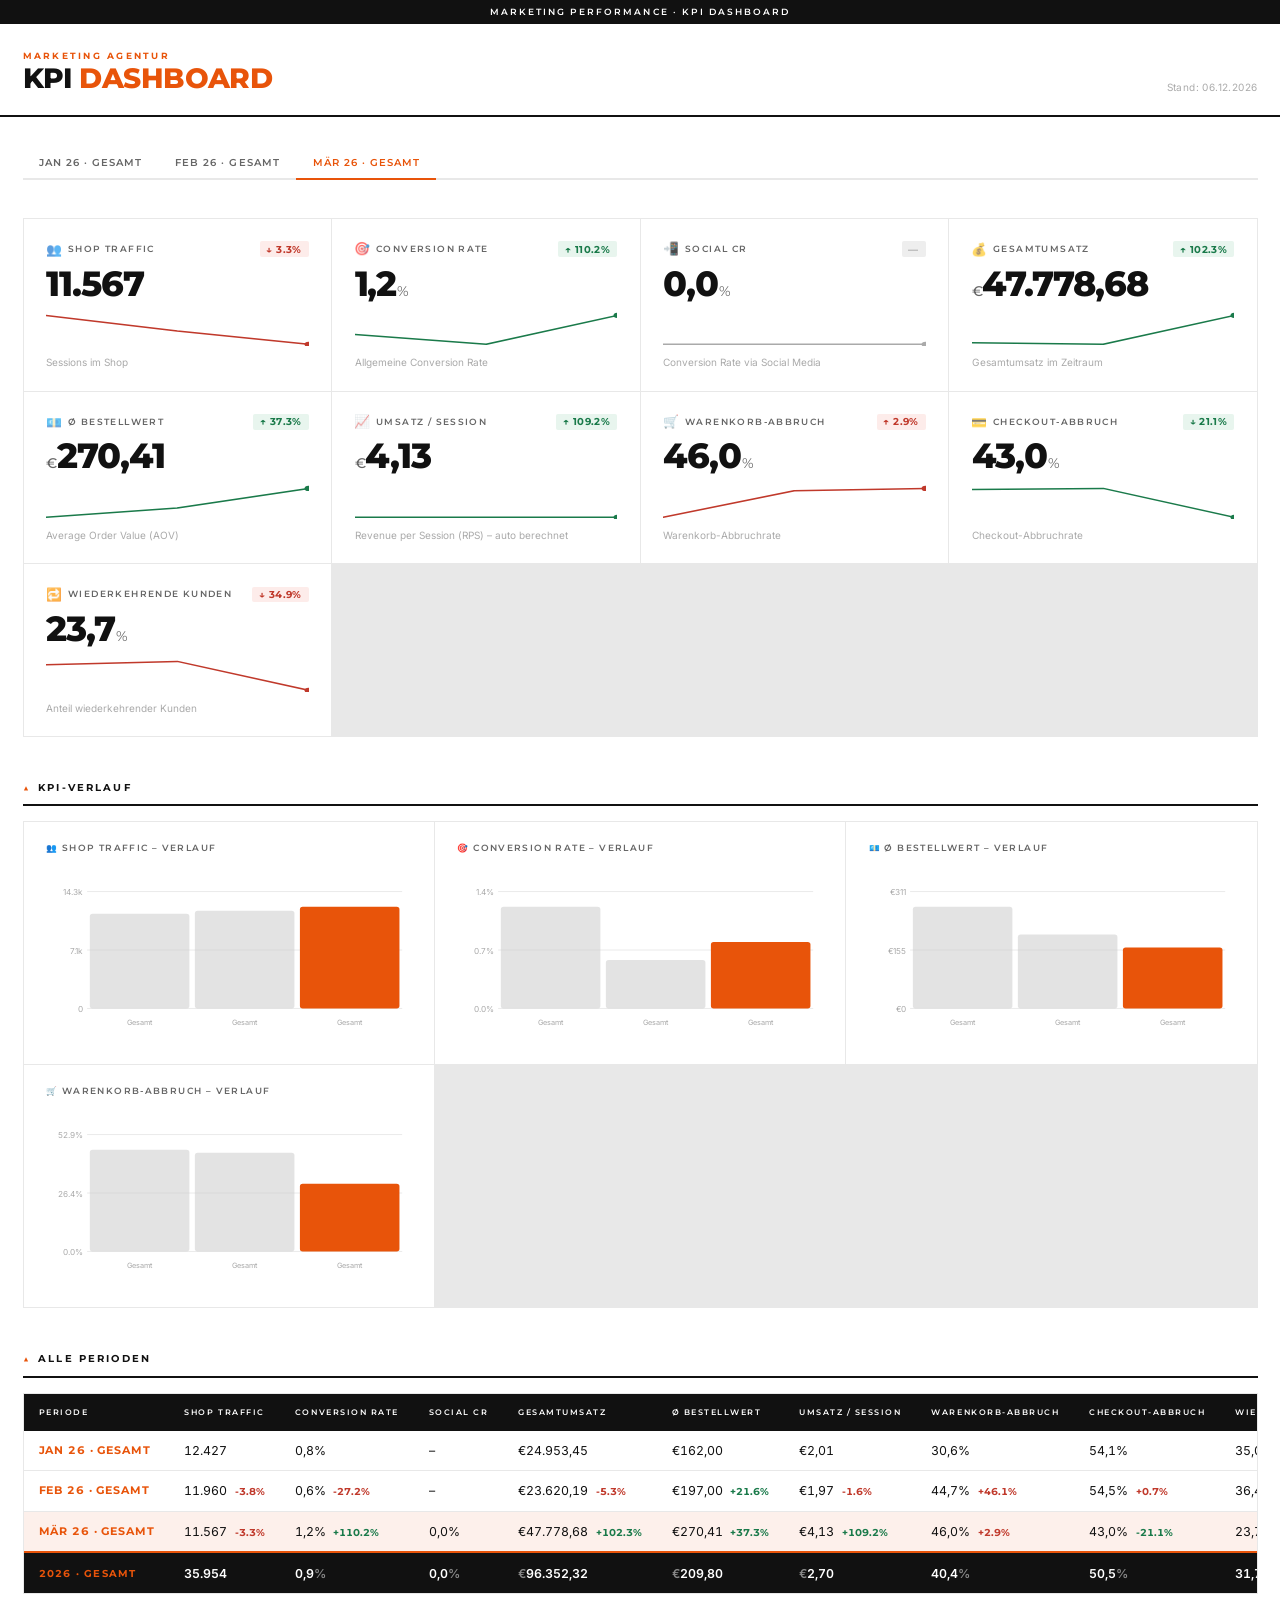
==== commit 648dcd3d: "Add favicon link to index.html" ====
--- a/index.html
+++ b/index.html
@@ -2,6 +2,7 @@
 <html lang="de">
 <head>
   <meta charset="UTF-8"/>
+  <link rel="icon" type="image/svg+xml" href="favicon.svg"/>
   <meta name="viewport" content="width=device-width, initial-scale=1.0"/>
   <title>Marketing KPI Dashboard · Zuitable</title>
   <link rel="preconnect" href="https://fonts.googleapis.com"/>
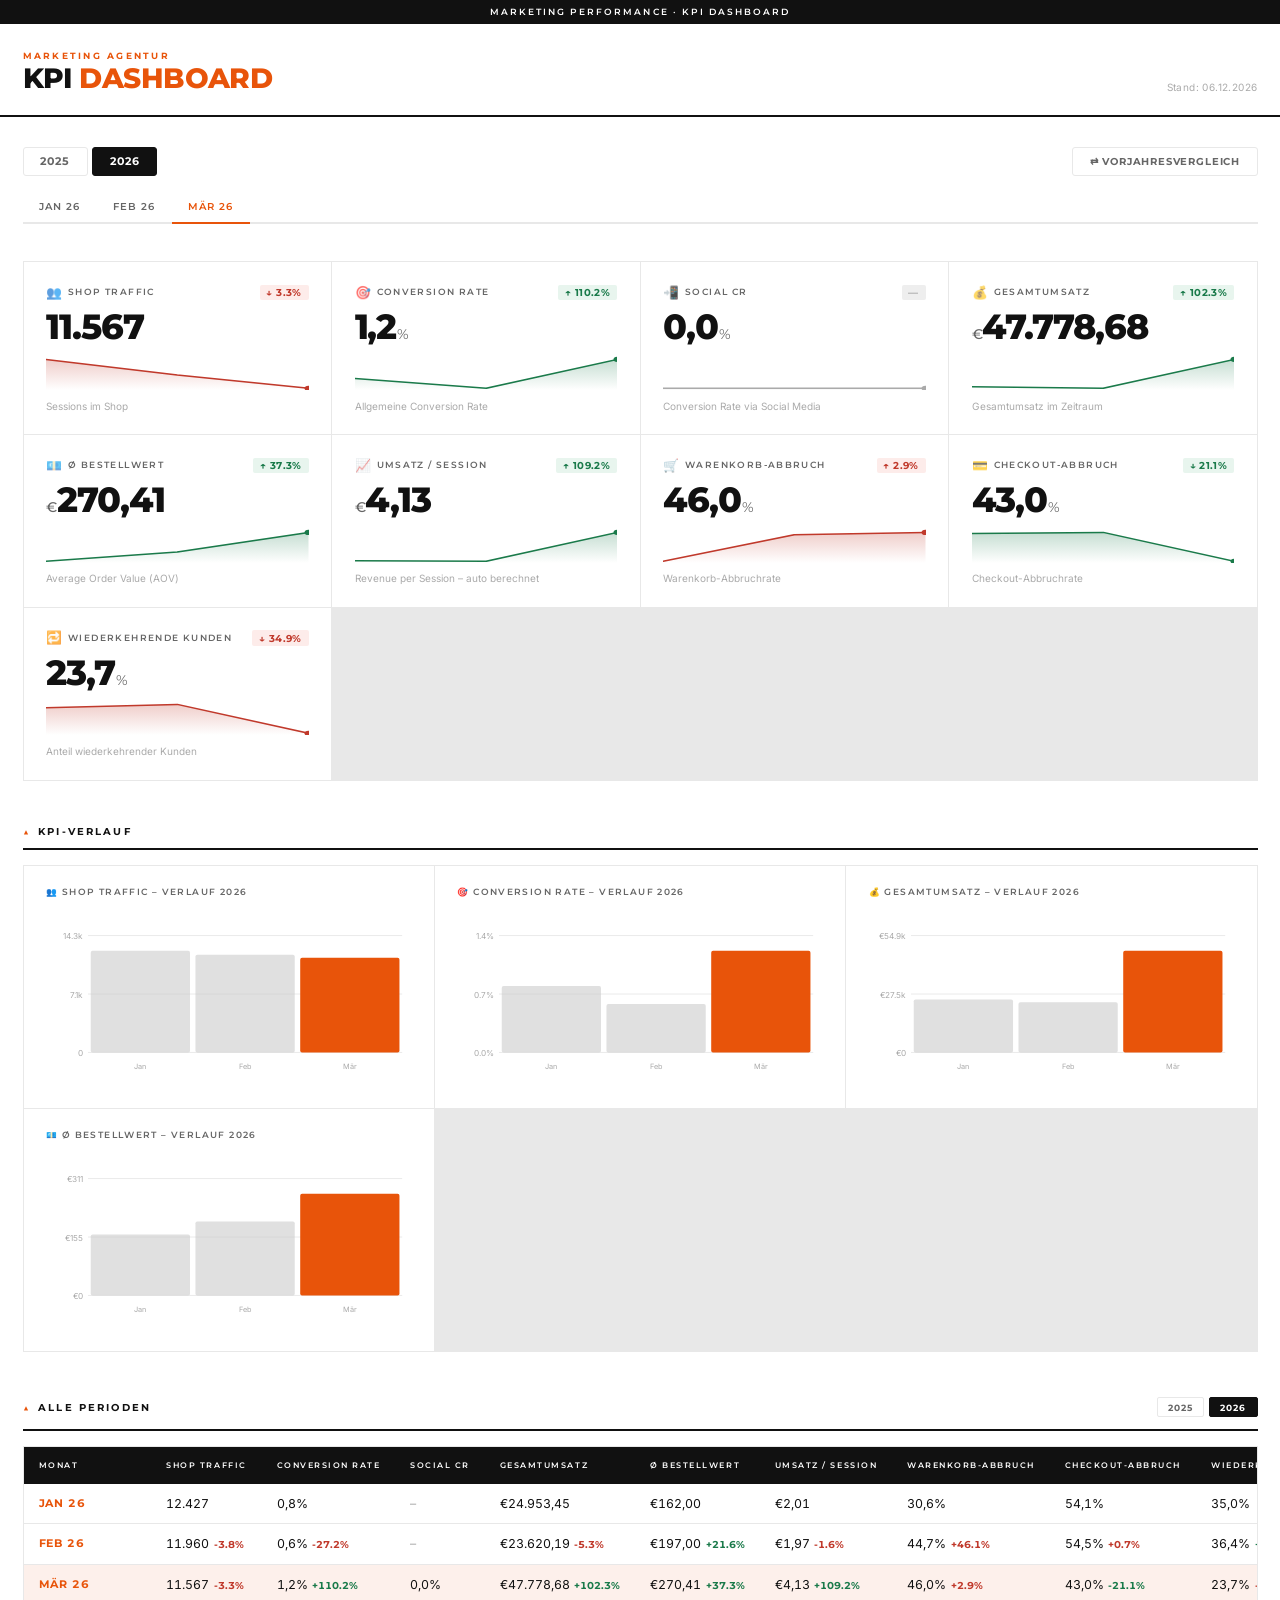
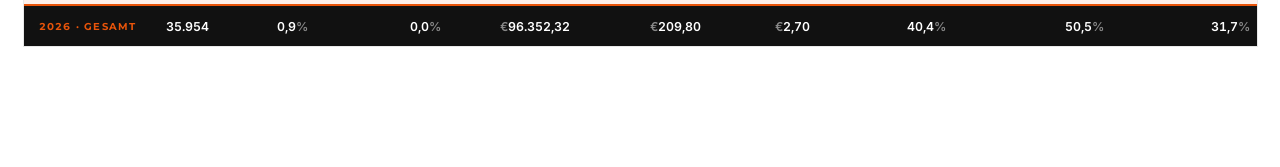
==== commit 82c2cc84: "Update index.html" ====
--- a/index.html
+++ b/index.html
@@ -2,7 +2,6 @@
 <html lang="de">
 <head>
   <meta charset="UTF-8"/>
-  <link rel="icon" type="image/svg+xml" href="favicon.svg"/>
   <meta name="viewport" content="width=device-width, initial-scale=1.0"/>
   <title>Marketing KPI Dashboard · Zuitable</title>
   <link rel="preconnect" href="https://fonts.googleapis.com"/>
@@ -12,10 +11,8 @@
 </head>
 <body>
 
-<!-- Top Bar -->
 <div class="top-bar">Marketing Performance · KPI Dashboard</div>
 
-<!-- Page Header -->
 <header class="page-header">
   <div class="header-left">
     <div class="agency-label">Marketing Agentur</div>
@@ -28,24 +25,30 @@
 
 <div class="wrapper">
 
+  <!-- Year Tabs + Compare Button -->
+  <div class="toolbar">
+    <div class="year-tabs" id="year-tabs"></div>
+    <button class="compare-btn" id="compare-btn" onclick="toggleCompare()" style="display:none;">
+      ⇄ Vorjahresvergleich
+    </button>
+  </div>
+
   <!-- Period Tabs -->
   <div class="period-tabs" id="period-tabs"></div>
 
   <!-- Main Content -->
   <div id="main-content">
 
-    <!-- KPI Cards -->
     <div class="kpi-grid" id="kpi-grid"></div>
 
-    <!-- Charts -->
     <div class="section-title">
       <span class="section-icon">▲</span> KPI-Verlauf
     </div>
     <div class="charts-grid" id="charts-grid"></div>
 
-    <!-- History Table -->
     <div class="section-title">
       <span class="section-icon">▲</span> Alle Perioden
+      <div class="table-year-filter" id="table-year-filter"></div>
     </div>
     <div class="history-card">
       <div class="history-scroll">
@@ -57,15 +60,11 @@
     </div>
 
   </div>
-
 </div>
 
-<!-- Toast -->
 <div class="toast" id="toast"></div>
 
-<!-- Scripts -->
 <script src="data.js"></script>
 <script src="app.js"></script>
-
 </body>
 </html>
--- a/style.css
+++ b/style.css
@@ -480,3 +480,555 @@
 td.total-cell .unit-prefix {
   color: #888888;
 }
+
+/* ── Toolbar ── */
+.toolbar {
+  display: flex;
+  align-items: center;
+  justify-content: space-between;
+  gap: 1rem;
+  margin-bottom: 0;
+  flex-wrap: wrap;
+}
+
+/* ── Year Tabs ── */
+.year-tabs {
+  display: flex;
+  gap: 0.3rem;
+  margin-bottom: 1rem;
+}
+
+.year-tab {
+  padding: 0.45rem 1.1rem;
+  border-radius: 3px;
+  border: 1px solid var(--border);
+  background: transparent;
+  color: var(--text-muted);
+  font-family: var(--font-display);
+  font-size: 0.7rem;
+  font-weight: 700;
+  letter-spacing: 0.1em;
+  text-transform: uppercase;
+  cursor: pointer;
+  transition: all var(--transition);
+}
+.year-tab:hover { border-color: var(--black); color: var(--black); }
+.year-tab.active { background: var(--black); color: #fff; border-color: var(--black); }
+
+/* ── Compare Button ── */
+.compare-btn {
+  display: flex;
+  align-items: center;
+  gap: 0.4rem;
+  padding: 0.45rem 1.1rem;
+  border-radius: 3px;
+  border: 1px solid var(--border);
+  background: transparent;
+  color: var(--text-muted);
+  font-family: var(--font-display);
+  font-size: 0.68rem;
+  font-weight: 700;
+  letter-spacing: 0.08em;
+  text-transform: uppercase;
+  cursor: pointer;
+  transition: all var(--transition);
+  margin-bottom: 1rem;
+}
+.compare-btn:hover { border-color: var(--orange); color: var(--orange); }
+.compare-btn.active {
+  background: var(--orange);
+  color: #fff;
+  border-color: var(--orange);
+}
+
+/* ── Table Year Filter ── */
+.table-year-filter {
+  display: flex;
+  gap: 0.3rem;
+  margin-left: auto;
+}
+
+.table-year-btn {
+  padding: 0.25rem 0.7rem;
+  border-radius: 2px;
+  border: 1px solid var(--border);
+  background: transparent;
+  color: var(--text-muted);
+  font-family: var(--font-display);
+  font-size: 0.6rem;
+  font-weight: 700;
+  letter-spacing: 0.1em;
+  text-transform: uppercase;
+  cursor: pointer;
+  transition: all var(--transition);
+}
+.table-year-btn:hover  { border-color: var(--black); color: var(--black); }
+.table-year-btn.active { background: var(--black); color: #fff; border-color: var(--black); }
+
+/* ── YoY badges in cards ── */
+.kpi-yoy {
+  font-family: var(--font-display);
+  font-size: 0.62rem;
+  font-weight: 700;
+  letter-spacing: 0.06em;
+  padding: 0.2rem 0.5rem;
+  border-radius: 2px;
+  display: inline-block;
+}
+.kpi-yoy.up   { color: var(--up);   background: var(--up-bg); }
+.kpi-yoy.down { color: var(--down); background: var(--down-bg); }
+
+/* ── YoY reference row in table ── */
+.yoy-ref {
+  display: block;
+  font-size: 0.65rem;
+  color: var(--text-faint);
+  margin-top: 0.1rem;
+  font-family: var(--font-display);
+  letter-spacing: 0.02em;
+}
+body {
+  background: var(--bg);
+  color: var(--text);
+  font-family: var(--font-body);
+  min-height: 100vh;
+  -webkit-font-smoothing: antialiased;
+}
+
+/* ── Top Bar ── */
+.top-bar {
+  background: var(--bg-dark);
+  color: #fff;
+  padding: 0.42rem 1.5rem;
+  text-align: center;
+  font-family: var(--font-display);
+  font-size: 0.62rem;
+  letter-spacing: 0.22em;
+  text-transform: uppercase;
+  font-weight: 600;
+}
+
+/* ── Page Header ── */
+.page-header {
+  display: flex;
+  align-items: flex-end;
+  justify-content: space-between;
+  flex-wrap: wrap;
+  gap: 1rem;
+  padding: 1.8rem 1.5rem 1.5rem;
+  border-bottom: 2px solid var(--black);
+  max-width: 1380px;
+  margin: 0 auto 2rem;
+}
+
+.agency-label {
+  font-family: var(--font-display);
+  font-size: 0.58rem;
+  letter-spacing: 0.26em;
+  text-transform: uppercase;
+  color: var(--orange);
+  font-weight: 700;
+  margin-bottom: 0.3rem;
+}
+
+.page-header h1 {
+  font-family: var(--font-display);
+  font-size: 1.85rem;
+  font-weight: 800;
+  color: var(--black);
+  letter-spacing: -0.02em;
+  line-height: 1;
+  text-transform: uppercase;
+}
+
+.page-header h1 span { color: var(--orange); }
+
+.last-updated {
+  font-size: 0.67rem;
+  color: var(--text-faint);
+  letter-spacing: 0.04em;
+  text-align: right;
+}
+
+/* ── Wrapper ── */
+.wrapper {
+  max-width: 1380px;
+  margin: 0 auto;
+  padding: 0 1.5rem 5rem;
+}
+
+/* ── Period Tabs ── */
+.period-tabs {
+  display: flex;
+  gap: 0;
+  margin-bottom: 2.5rem;
+  border-bottom: 2px solid var(--border);
+  flex-wrap: wrap;
+}
+
+.period-tab {
+  padding: 0.6rem 1.1rem;
+  border: none;
+  border-bottom: 2px solid transparent;
+  margin-bottom: -2px;
+  background: transparent;
+  color: var(--text-muted);
+  font-family: var(--font-display);
+  font-size: 0.68rem;
+  font-weight: 600;
+  letter-spacing: 0.1em;
+  text-transform: uppercase;
+  cursor: pointer;
+  transition: all var(--transition);
+}
+.period-tab:hover { color: var(--black); }
+.period-tab.active { color: var(--orange); border-bottom-color: var(--orange); }
+
+/* ── KPI Grid ── */
+.kpi-grid {
+  display: grid;
+  grid-template-columns: repeat(auto-fill, minmax(280px, 1fr));
+  gap: 1px;
+  margin-bottom: 3rem;
+  background: var(--border);
+  border: 1px solid var(--border);
+}
+
+.kpi-card {
+  background: var(--bg-card);
+  padding: 1.5rem;
+  display: flex;
+  flex-direction: column;
+  gap: 0.65rem;
+  transition: background var(--transition);
+  animation: fadeIn 0.3s ease both;
+  position: relative;
+  overflow: hidden;
+}
+
+.kpi-card::after {
+  content: '';
+  position: absolute;
+  top: 0; left: 0; right: 0;
+  height: 2px;
+  background: var(--orange);
+  transform: scaleX(0);
+  transform-origin: left;
+  transition: transform 0.22s ease;
+}
+.kpi-card:hover::after { transform: scaleX(1); }
+.kpi-card:hover { background: var(--bg-card-alt); }
+
+@keyframes fadeIn {
+  from { opacity: 0; transform: translateY(6px); }
+  to   { opacity: 1; transform: translateY(0); }
+}
+.kpi-card:nth-child(1) { animation-delay: 0.04s; }
+.kpi-card:nth-child(2) { animation-delay: 0.08s; }
+.kpi-card:nth-child(3) { animation-delay: 0.12s; }
+.kpi-card:nth-child(4) { animation-delay: 0.16s; }
+.kpi-card:nth-child(5) { animation-delay: 0.20s; }
+.kpi-card:nth-child(6) { animation-delay: 0.24s; }
+.kpi-card:nth-child(7) { animation-delay: 0.28s; }
+
+.kpi-card-top {
+  display: flex;
+  justify-content: space-between;
+  align-items: flex-start;
+}
+
+.kpi-icon-label { display: flex; align-items: center; gap: 0.4rem; }
+.kpi-icon { font-size: 0.85rem; opacity: 0.7; }
+
+.kpi-label {
+  font-family: var(--font-display);
+  font-size: 0.58rem;
+  letter-spacing: 0.16em;
+  text-transform: uppercase;
+  color: var(--text-muted);
+  font-weight: 600;
+}
+
+.kpi-trend {
+  font-family: var(--font-display);
+  font-size: 0.65rem;
+  font-weight: 700;
+  padding: 0.15rem 0.45rem;
+  border-radius: 2px;
+  letter-spacing: 0.04em;
+}
+.kpi-trend.up      { color: var(--up);   background: var(--up-bg); }
+.kpi-trend.down    { color: var(--down); background: var(--down-bg); }
+.kpi-trend.neutral { color: var(--text-faint); background: var(--gray-faint); }
+
+.kpi-value {
+  font-family: var(--font-display);
+  font-size: 2.3rem;
+  font-weight: 800;
+  color: var(--black);
+  letter-spacing: -0.03em;
+  line-height: 1;
+}
+.kpi-value .unit        { font-size: 0.95rem; color: var(--text-muted); font-weight: 400; margin-left: 1px; }
+.kpi-value .unit-prefix { font-size: 0.95rem; color: var(--text-muted); font-weight: 500; margin-right: 1px; }
+
+.kpi-sparkline { width: 100%; height: 34px; margin-top: 0.1rem; }
+
+.kpi-desc { font-size: 0.67rem; color: var(--text-faint); }
+
+/* ── Section Title ── */
+.section-title {
+  font-family: var(--font-display);
+  font-size: 0.65rem;
+  font-weight: 700;
+  letter-spacing: 0.22em;
+  text-transform: uppercase;
+  color: var(--black);
+  margin-bottom: 1rem;
+  padding-bottom: 0.75rem;
+  border-bottom: 2px solid var(--black);
+  display: flex;
+  align-items: center;
+  gap: 0.5rem;
+}
+.section-icon { color: var(--orange); }
+
+/* ── Charts ── */
+.charts-grid {
+  display: grid;
+  grid-template-columns: repeat(auto-fill, minmax(400px, 1fr));
+  gap: 1px;
+  margin-bottom: 3rem;
+  background: var(--border);
+  border: 1px solid var(--border);
+}
+
+.chart-card { background: var(--bg-card); padding: 1.4rem 1.5rem; }
+
+.chart-card-title {
+  font-family: var(--font-display);
+  font-size: 0.58rem;
+  text-transform: uppercase;
+  letter-spacing: 0.16em;
+  color: var(--text-muted);
+  font-weight: 600;
+  margin-bottom: 1rem;
+}
+
+.chart-area { width: 100%; height: 175px; }
+.chart-svg  { width: 100%; height: 100%; overflow: visible; }
+
+/* ── Table ── */
+.history-card {
+  border: 1px solid var(--border);
+  overflow: hidden;
+  margin-bottom: 3rem;
+}
+.history-scroll { overflow-x: auto; }
+
+table { width: 100%; border-collapse: collapse; font-size: 0.82rem; }
+
+thead tr { background: var(--black); }
+thead th {
+  padding: 0.9rem 1rem;
+  text-align: left;
+  font-family: var(--font-display);
+  font-size: 0.56rem;
+  letter-spacing: 0.18em;
+  text-transform: uppercase;
+  color: #fff;
+  font-weight: 600;
+  white-space: nowrap;
+}
+
+tbody tr { border-bottom: 1px solid var(--border); transition: background var(--transition); }
+tbody tr:last-child { border-bottom: none; }
+tbody tr:hover { background: var(--bg-card-alt); }
+tbody tr.active-row { background: var(--orange-dim); }
+
+td {
+  padding: 0.82rem 1rem;
+  color: var(--text);
+  white-space: nowrap;
+  font-variant-numeric: tabular-nums;
+}
+td.period-cell {
+  font-family: var(--font-display);
+  font-weight: 700;
+  color: var(--orange);
+  font-size: 0.72rem;
+  letter-spacing: 0.08em;
+  text-transform: uppercase;
+}
+td .delta { font-size: 0.65rem; margin-left: 0.3rem; font-weight: 700; font-family: var(--font-display); }
+td .delta.pos { color: var(--up); }
+td .delta.neg { color: var(--down); }
+
+/* ── Entry Panel ── */
+.entry-panel { border: 1px solid var(--border); overflow: hidden; margin-bottom: 3rem; }
+
+.entry-header {
+  display: flex;
+  align-items: center;
+  justify-content: space-between;
+  padding: 1rem 1.4rem;
+  background: var(--black);
+  cursor: pointer;
+  user-select: none;
+}
+
+.entry-header h2 {
+  font-family: var(--font-display);
+  font-size: 0.65rem;
+  font-weight: 700;
+  letter-spacing: 0.2em;
+  text-transform: uppercase;
+  color: #fff;
+  display: flex;
+  align-items: center;
+  gap: 0.7rem;
+}
+
+.entry-header h2 .sub {
+  font-weight: 400;
+  color: #777;
+  letter-spacing: 0.04em;
+  font-size: 0.63rem;
+  text-transform: none;
+}
+
+.entry-toggle { font-size: 0.7rem; color: var(--orange); font-weight: 700; transition: transform var(--transition); }
+.entry-toggle.open { transform: rotate(180deg); }
+
+.entry-body { padding: 1.5rem; display: none; background: var(--bg-section); }
+.entry-body.open { display: block; }
+
+.entry-grid {
+  display: grid;
+  grid-template-columns: repeat(auto-fill, minmax(210px, 1fr));
+  gap: 1rem;
+  margin-bottom: 1.2rem;
+}
+
+.entry-field { display: flex; flex-direction: column; gap: 0.32rem; }
+
+.entry-field label {
+  font-family: var(--font-display);
+  font-size: 0.58rem;
+  text-transform: uppercase;
+  letter-spacing: 0.14em;
+  color: var(--gray-dark);
+  font-weight: 600;
+}
+
+.entry-field input {
+  background: #fff;
+  border: 1px solid var(--border);
+  border-radius: var(--radius);
+  color: var(--text);
+  padding: 0.58rem 0.75rem;
+  font-family: var(--font-body);
+  font-size: 0.88rem;
+  outline: none;
+  transition: border-color var(--transition), box-shadow var(--transition);
+  width: 100%;
+}
+.entry-field input:focus { border-color: var(--orange); box-shadow: 0 0 0 3px var(--orange-dim); }
+.entry-field input::placeholder { color: var(--text-faint); }
+
+.entry-field .hint { font-size: 0.6rem; color: var(--text-faint); }
+
+.entry-actions { display: flex; gap: 0.6rem; flex-wrap: wrap; margin-top: 0.6rem; }
+
+/* ── Buttons ── */
+.btn {
+  padding: 0.58rem 1.3rem;
+  border: none;
+  border-radius: var(--radius);
+  font-family: var(--font-display);
+  font-size: 0.65rem;
+  font-weight: 700;
+  letter-spacing: 0.12em;
+  text-transform: uppercase;
+  cursor: pointer;
+  transition: all var(--transition);
+}
+.btn-primary { background: var(--orange); color: #fff; }
+.btn-primary:hover { background: var(--orange-dark); }
+.btn-ghost { background: transparent; color: var(--gray-dark); border: 1px solid var(--border); }
+.btn-ghost:hover { border-color: var(--black); color: var(--black); }
+.btn-danger { background: transparent; color: var(--down); border: 1px solid var(--down); font-size: 0.62rem; padding: 0.38rem 0.85rem; }
+.btn-danger:hover { background: var(--down-bg); }
+
+/* ── Export ── */
+.export-box { background: #fff; border: 1px solid var(--border); border-radius: var(--radius); padding: 1.2rem 1.4rem; margin-top: 1.2rem; display: none; }
+.export-box.open { display: block; }
+.export-label { font-family: var(--font-display); font-size: 0.58rem; color: var(--text-muted); text-transform: uppercase; letter-spacing: 0.14em; font-weight: 600; margin-bottom: 0.6rem; }
+.export-box pre { background: var(--black); border-radius: var(--radius); padding: 1rem; font-family: var(--font-mono); font-size: 0.75rem; color: #a8d5b5; overflow-x: auto; max-height: 220px; overflow-y: auto; line-height: 1.55; }
+
+/* ── Toast ── */
+.toast {
+  position: fixed; bottom: 1.5rem; right: 1.5rem;
+  background: var(--black);
+  border-left: 3px solid var(--orange);
+  border-radius: 2px;
+  padding: 0.7rem 1.2rem;
+  font-family: var(--font-display);
+  font-size: 0.68rem;
+  font-weight: 600;
+  letter-spacing: 0.06em;
+  color: #fff;
+  box-shadow: 0 4px 20px rgba(0,0,0,0.18);
+  transform: translateY(8px); opacity: 0;
+  transition: all 0.25s ease; z-index: 999; pointer-events: none;
+}
+.toast.show { opacity: 1; transform: translateY(0); }
+
+/* ── No data ── */
+.no-data { text-align: center; padding: 4rem; color: var(--text-faint); font-family: var(--font-display); font-size: 0.8rem; letter-spacing: 0.06em; text-transform: uppercase; }
+
+/* ── Scrollbar ── */
+::-webkit-scrollbar { width: 4px; height: 4px; }
+::-webkit-scrollbar-track { background: var(--bg-section); }
+::-webkit-scrollbar-thumb { background: var(--gray-light); border-radius: 2px; }
+
+/* ── Responsive ── */
+@media (max-width: 640px) {
+  .page-header { flex-direction: column; align-items: flex-start; }
+  .page-header h1 { font-size: 1.4rem; }
+  .kpi-value { font-size: 1.9rem; }
+  .charts-grid { grid-template-columns: 1fr; }
+  .entry-grid { grid-template-columns: 1fr; }
+}
+
+/* ── Totals Row ── */
+tr.total-row {
+  background: var(--black);
+  border-top: 2px solid var(--orange);
+}
+
+tr.total-row:hover {
+  background: var(--black-soft);
+}
+
+td.total-label {
+  font-family: var(--font-display);
+  font-size: 0.68rem;
+  font-weight: 700;
+  letter-spacing: 0.12em;
+  text-transform: uppercase;
+  color: var(--orange);
+  white-space: nowrap;
+}
+
+td.total-cell {
+  color: #ffffff;
+  font-weight: 600;
+  white-space: nowrap;
+  font-variant-numeric: tabular-nums;
+}
+
+td.total-cell .unit,
+td.total-cell .unit-prefix {
+  color: #888888;
+}
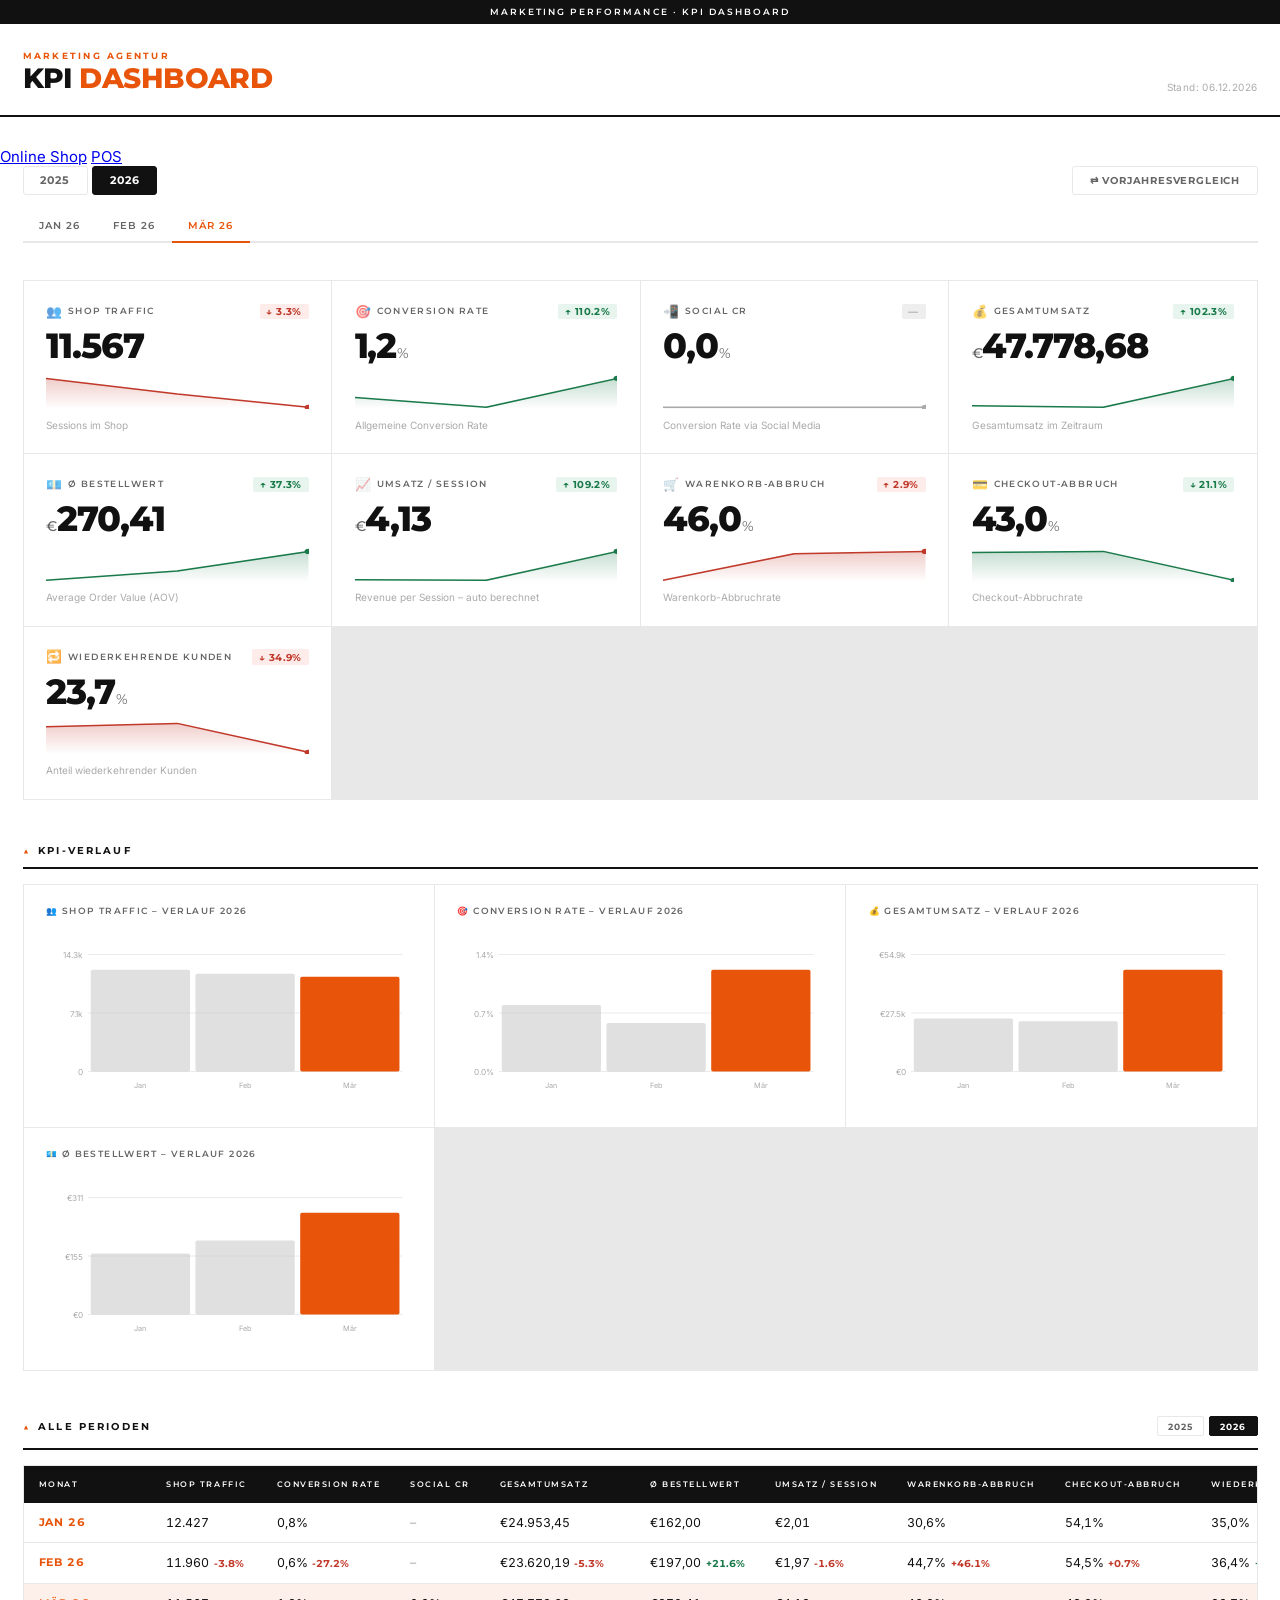
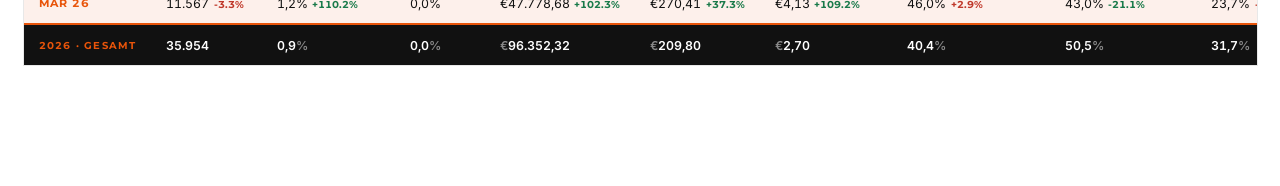
==== commit 8c1ad125: "Update index.html" ====
--- a/index.html
+++ b/index.html
@@ -22,6 +22,14 @@
     <div id="last-updated" class="last-updated">–</div>
   </div>
 </header>
+
+<!-- Navigation -->
+<div class="page-nav-bar">
+  <div class="page-nav-inner">
+    <a href="index.html" class="page-nav-btn active">Online Shop</a>
+    <a href="pos.html"   class="page-nav-btn">POS</a>
+  </div>
+</div>
 
 <div class="wrapper">
 
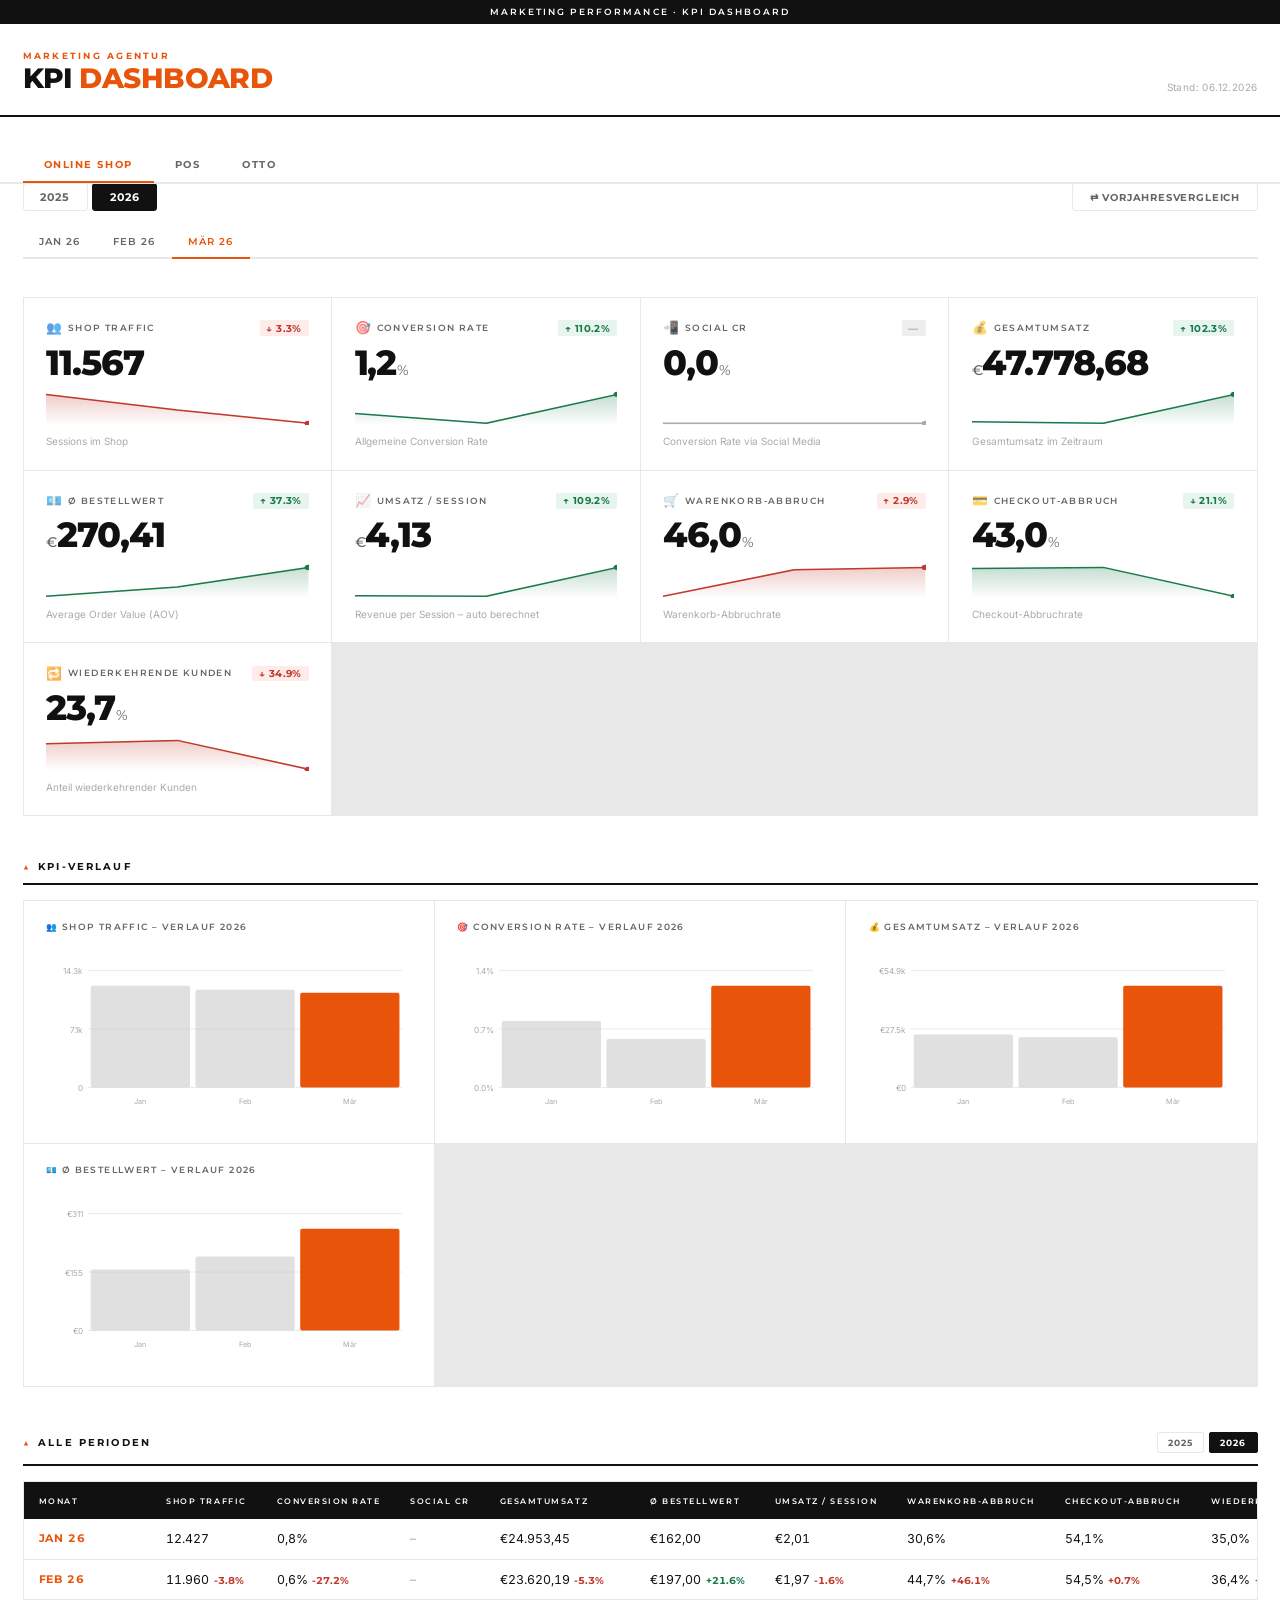
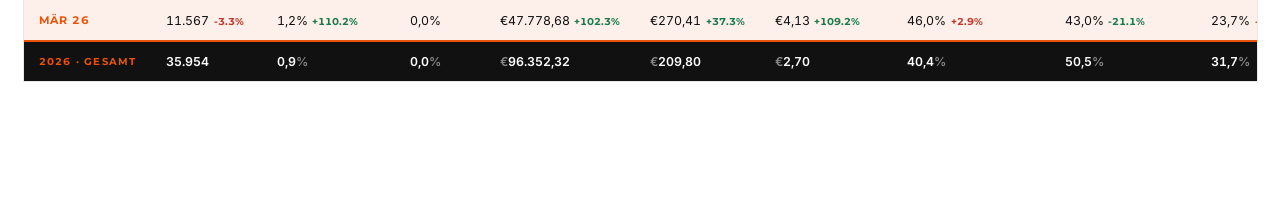
==== commit 83116302: "Update index.html" ====
--- a/index.html
+++ b/index.html
@@ -28,6 +28,7 @@
   <div class="page-nav-inner">
     <a href="index.html" class="page-nav-btn active">Online Shop</a>
     <a href="pos.html"   class="page-nav-btn">POS</a>
+    <a href="otto.html"  class="page-nav-btn">Otto</a>
   </div>
 </div>
 
--- a/style.css
+++ b/style.css
@@ -587,448 +587,127 @@
   font-family: var(--font-display);
   letter-spacing: 0.02em;
 }
-body {
+
+/* ── Page Navigation Bar ── */
+.page-nav-bar {
   background: var(--bg);
-  color: var(--text);
-  font-family: var(--font-body);
-  min-height: 100vh;
-  -webkit-font-smoothing: antialiased;
-}
-
-/* ── Top Bar ── */
-.top-bar {
-  background: var(--bg-dark);
-  color: #fff;
-  padding: 0.42rem 1.5rem;
-  text-align: center;
-  font-family: var(--font-display);
-  font-size: 0.62rem;
-  letter-spacing: 0.22em;
-  text-transform: uppercase;
-  font-weight: 600;
-}
-
-/* ── Page Header ── */
-.page-header {
-  display: flex;
-  align-items: flex-end;
-  justify-content: space-between;
-  flex-wrap: wrap;
-  gap: 1rem;
-  padding: 1.8rem 1.5rem 1.5rem;
-  border-bottom: 2px solid var(--black);
-  max-width: 1380px;
-  margin: 0 auto 2rem;
-}
-
-.agency-label {
-  font-family: var(--font-display);
-  font-size: 0.58rem;
-  letter-spacing: 0.26em;
-  text-transform: uppercase;
-  color: var(--orange);
-  font-weight: 700;
-  margin-bottom: 0.3rem;
-}
-
-.page-header h1 {
-  font-family: var(--font-display);
-  font-size: 1.85rem;
-  font-weight: 800;
-  color: var(--black);
-  letter-spacing: -0.02em;
-  line-height: 1;
-  text-transform: uppercase;
-}
-
-.page-header h1 span { color: var(--orange); }
-
-.last-updated {
-  font-size: 0.67rem;
-  color: var(--text-faint);
-  letter-spacing: 0.04em;
-  text-align: right;
-}
-
-/* ── Wrapper ── */
-.wrapper {
+  border-bottom: 1px solid var(--border);
+  position: sticky;
+  top: 0;
+  z-index: 100;
+  box-shadow: 0 1px 0 var(--border);
+}
+
+.page-nav-inner {
   max-width: 1380px;
   margin: 0 auto;
-  padding: 0 1.5rem 5rem;
-}
-
-/* ── Period Tabs ── */
-.period-tabs {
+  padding: 0 1.5rem;
   display: flex;
   gap: 0;
+}
+
+.page-nav-btn {
+  display: inline-block;
+  padding: 0.75rem 1.4rem;
+  font-family: var(--font-display);
+  font-size: 0.65rem;
+  font-weight: 700;
+  letter-spacing: 0.16em;
+  text-transform: uppercase;
+  color: var(--text-muted);
+  text-decoration: none;
+  border-bottom: 2px solid transparent;
+  margin-bottom: -1px;
+  transition: all var(--transition);
+}
+.page-nav-btn:hover { color: var(--black); }
+.page-nav-btn.active {
+  color: var(--orange);
+  border-bottom-color: var(--orange);
+}
+
+/* ── POS Dashboard ── */
+.pos-summary {
+  display: grid;
+  grid-template-columns: repeat(auto-fill, minmax(320px, 1fr));
+  gap: 1px;
+  background: var(--border);
+  border: 1px solid var(--border);
   margin-bottom: 2.5rem;
-  border-bottom: 2px solid var(--border);
-  flex-wrap: wrap;
-}
-
-.period-tab {
-  padding: 0.6rem 1.1rem;
-  border: none;
-  border-bottom: 2px solid transparent;
-  margin-bottom: -2px;
-  background: transparent;
-  color: var(--text-muted);
-  font-family: var(--font-display);
-  font-size: 0.68rem;
-  font-weight: 600;
-  letter-spacing: 0.1em;
-  text-transform: uppercase;
-  cursor: pointer;
-  transition: all var(--transition);
-}
-.period-tab:hover { color: var(--black); }
-.period-tab.active { color: var(--orange); border-bottom-color: var(--orange); }
-
-/* ── KPI Grid ── */
-.kpi-grid {
-  display: grid;
-  grid-template-columns: repeat(auto-fill, minmax(280px, 1fr));
-  gap: 1px;
-  margin-bottom: 3rem;
-  background: var(--border);
-  border: 1px solid var(--border);
-}
-
-.kpi-card {
+}
+
+.pos-card {
   background: var(--bg-card);
   padding: 1.5rem;
   display: flex;
   flex-direction: column;
-  gap: 0.65rem;
+  gap: 0.2rem;
   transition: background var(--transition);
-  animation: fadeIn 0.3s ease both;
   position: relative;
   overflow: hidden;
 }
-
-.kpi-card::after {
+.pos-card::after {
   content: '';
   position: absolute;
   top: 0; left: 0; right: 0;
   height: 2px;
   background: var(--orange);
-  transform: scaleX(0);
-  transform-origin: left;
-  transition: transform 0.22s ease;
-}
-.kpi-card:hover::after { transform: scaleX(1); }
-.kpi-card:hover { background: var(--bg-card-alt); }
-
-@keyframes fadeIn {
-  from { opacity: 0; transform: translateY(6px); }
-  to   { opacity: 1; transform: translateY(0); }
-}
-.kpi-card:nth-child(1) { animation-delay: 0.04s; }
-.kpi-card:nth-child(2) { animation-delay: 0.08s; }
-.kpi-card:nth-child(3) { animation-delay: 0.12s; }
-.kpi-card:nth-child(4) { animation-delay: 0.16s; }
-.kpi-card:nth-child(5) { animation-delay: 0.20s; }
-.kpi-card:nth-child(6) { animation-delay: 0.24s; }
-.kpi-card:nth-child(7) { animation-delay: 0.28s; }
-
-.kpi-card-top {
-  display: flex;
-  justify-content: space-between;
-  align-items: flex-start;
-}
-
-.kpi-icon-label { display: flex; align-items: center; gap: 0.4rem; }
-.kpi-icon { font-size: 0.85rem; opacity: 0.7; }
-
-.kpi-label {
-  font-family: var(--font-display);
-  font-size: 0.58rem;
-  letter-spacing: 0.16em;
-  text-transform: uppercase;
-  color: var(--text-muted);
-  font-weight: 600;
-}
-
-.kpi-trend {
+}
+
+.pos-stat {
+  display: flex;
+  flex-direction: column;
+  gap: 0.15rem;
+  background: var(--bg-section);
+  padding: 0.6rem 0.8rem;
+  border-radius: var(--radius);
+}
+.pos-stat-label {
+  font-family: var(--font-display);
+  font-size: 0.56rem;
+  text-transform: uppercase;
+  letter-spacing: 0.14em;
+  color: var(--text-muted);
+  font-weight: 600;
+}
+.pos-stat-val {
+  font-family: var(--font-display);
+  font-size: 0.95rem;
+  font-weight: 700;
+  color: var(--black);
+}
+
+.pos-chart-card {
+  background: var(--bg-card);
+  border: 1px solid var(--border);
+  padding: 1.4rem 1.5rem;
+  margin-bottom: 0;
+}
+
+.pos-chart-legend {
+  display: flex;
+  gap: 1.2rem;
+  margin-bottom: 1rem;
+}
+.pos-legend-item {
+  display: flex;
+  align-items: center;
+  gap: 0.4rem;
   font-family: var(--font-display);
   font-size: 0.65rem;
-  font-weight: 700;
-  padding: 0.15rem 0.45rem;
+  font-weight: 600;
+  letter-spacing: 0.08em;
+  text-transform: uppercase;
+  color: var(--text-muted);
+}
+.pos-legend-dot {
+  width: 10px;
+  height: 10px;
   border-radius: 2px;
-  letter-spacing: 0.04em;
-}
-.kpi-trend.up      { color: var(--up);   background: var(--up-bg); }
-.kpi-trend.down    { color: var(--down); background: var(--down-bg); }
-.kpi-trend.neutral { color: var(--text-faint); background: var(--gray-faint); }
-
-.kpi-value {
-  font-family: var(--font-display);
-  font-size: 2.3rem;
-  font-weight: 800;
-  color: var(--black);
-  letter-spacing: -0.03em;
-  line-height: 1;
-}
-.kpi-value .unit        { font-size: 0.95rem; color: var(--text-muted); font-weight: 400; margin-left: 1px; }
-.kpi-value .unit-prefix { font-size: 0.95rem; color: var(--text-muted); font-weight: 500; margin-right: 1px; }
-
-.kpi-sparkline { width: 100%; height: 34px; margin-top: 0.1rem; }
-
-.kpi-desc { font-size: 0.67rem; color: var(--text-faint); }
-
-/* ── Section Title ── */
-.section-title {
-  font-family: var(--font-display);
-  font-size: 0.65rem;
-  font-weight: 700;
-  letter-spacing: 0.22em;
-  text-transform: uppercase;
-  color: var(--black);
-  margin-bottom: 1rem;
-  padding-bottom: 0.75rem;
-  border-bottom: 2px solid var(--black);
-  display: flex;
-  align-items: center;
-  gap: 0.5rem;
-}
-.section-icon { color: var(--orange); }
-
-/* ── Charts ── */
-.charts-grid {
-  display: grid;
-  grid-template-columns: repeat(auto-fill, minmax(400px, 1fr));
-  gap: 1px;
-  margin-bottom: 3rem;
-  background: var(--border);
-  border: 1px solid var(--border);
-}
-
-.chart-card { background: var(--bg-card); padding: 1.4rem 1.5rem; }
-
-.chart-card-title {
-  font-family: var(--font-display);
-  font-size: 0.58rem;
-  text-transform: uppercase;
-  letter-spacing: 0.16em;
-  color: var(--text-muted);
-  font-weight: 600;
-  margin-bottom: 1rem;
-}
-
-.chart-area { width: 100%; height: 175px; }
-.chart-svg  { width: 100%; height: 100%; overflow: visible; }
-
-/* ── Table ── */
-.history-card {
-  border: 1px solid var(--border);
-  overflow: hidden;
-  margin-bottom: 3rem;
-}
-.history-scroll { overflow-x: auto; }
-
-table { width: 100%; border-collapse: collapse; font-size: 0.82rem; }
-
-thead tr { background: var(--black); }
-thead th {
-  padding: 0.9rem 1rem;
-  text-align: left;
-  font-family: var(--font-display);
-  font-size: 0.56rem;
-  letter-spacing: 0.18em;
-  text-transform: uppercase;
-  color: #fff;
-  font-weight: 600;
-  white-space: nowrap;
-}
-
-tbody tr { border-bottom: 1px solid var(--border); transition: background var(--transition); }
-tbody tr:last-child { border-bottom: none; }
-tbody tr:hover { background: var(--bg-card-alt); }
-tbody tr.active-row { background: var(--orange-dim); }
-
-td {
-  padding: 0.82rem 1rem;
-  color: var(--text);
-  white-space: nowrap;
-  font-variant-numeric: tabular-nums;
-}
-td.period-cell {
-  font-family: var(--font-display);
-  font-weight: 700;
-  color: var(--orange);
-  font-size: 0.72rem;
-  letter-spacing: 0.08em;
-  text-transform: uppercase;
-}
-td .delta { font-size: 0.65rem; margin-left: 0.3rem; font-weight: 700; font-family: var(--font-display); }
-td .delta.pos { color: var(--up); }
-td .delta.neg { color: var(--down); }
-
-/* ── Entry Panel ── */
-.entry-panel { border: 1px solid var(--border); overflow: hidden; margin-bottom: 3rem; }
-
-.entry-header {
-  display: flex;
-  align-items: center;
-  justify-content: space-between;
-  padding: 1rem 1.4rem;
-  background: var(--black);
-  cursor: pointer;
-  user-select: none;
-}
-
-.entry-header h2 {
-  font-family: var(--font-display);
-  font-size: 0.65rem;
-  font-weight: 700;
-  letter-spacing: 0.2em;
-  text-transform: uppercase;
-  color: #fff;
-  display: flex;
-  align-items: center;
-  gap: 0.7rem;
-}
-
-.entry-header h2 .sub {
-  font-weight: 400;
-  color: #777;
-  letter-spacing: 0.04em;
-  font-size: 0.63rem;
-  text-transform: none;
-}
-
-.entry-toggle { font-size: 0.7rem; color: var(--orange); font-weight: 700; transition: transform var(--transition); }
-.entry-toggle.open { transform: rotate(180deg); }
-
-.entry-body { padding: 1.5rem; display: none; background: var(--bg-section); }
-.entry-body.open { display: block; }
-
-.entry-grid {
-  display: grid;
-  grid-template-columns: repeat(auto-fill, minmax(210px, 1fr));
-  gap: 1rem;
-  margin-bottom: 1.2rem;
-}
-
-.entry-field { display: flex; flex-direction: column; gap: 0.32rem; }
-
-.entry-field label {
-  font-family: var(--font-display);
-  font-size: 0.58rem;
-  text-transform: uppercase;
-  letter-spacing: 0.14em;
-  color: var(--gray-dark);
-  font-weight: 600;
-}
-
-.entry-field input {
-  background: #fff;
-  border: 1px solid var(--border);
-  border-radius: var(--radius);
-  color: var(--text);
-  padding: 0.58rem 0.75rem;
-  font-family: var(--font-body);
-  font-size: 0.88rem;
-  outline: none;
-  transition: border-color var(--transition), box-shadow var(--transition);
+  display: inline-block;
+}
+
+.pos-chart-area {
   width: 100%;
-}
-.entry-field input:focus { border-color: var(--orange); box-shadow: 0 0 0 3px var(--orange-dim); }
-.entry-field input::placeholder { color: var(--text-faint); }
-
-.entry-field .hint { font-size: 0.6rem; color: var(--text-faint); }
-
-.entry-actions { display: flex; gap: 0.6rem; flex-wrap: wrap; margin-top: 0.6rem; }
-
-/* ── Buttons ── */
-.btn {
-  padding: 0.58rem 1.3rem;
-  border: none;
-  border-radius: var(--radius);
-  font-family: var(--font-display);
-  font-size: 0.65rem;
-  font-weight: 700;
-  letter-spacing: 0.12em;
-  text-transform: uppercase;
-  cursor: pointer;
-  transition: all var(--transition);
-}
-.btn-primary { background: var(--orange); color: #fff; }
-.btn-primary:hover { background: var(--orange-dark); }
-.btn-ghost { background: transparent; color: var(--gray-dark); border: 1px solid var(--border); }
-.btn-ghost:hover { border-color: var(--black); color: var(--black); }
-.btn-danger { background: transparent; color: var(--down); border: 1px solid var(--down); font-size: 0.62rem; padding: 0.38rem 0.85rem; }
-.btn-danger:hover { background: var(--down-bg); }
-
-/* ── Export ── */
-.export-box { background: #fff; border: 1px solid var(--border); border-radius: var(--radius); padding: 1.2rem 1.4rem; margin-top: 1.2rem; display: none; }
-.export-box.open { display: block; }
-.export-label { font-family: var(--font-display); font-size: 0.58rem; color: var(--text-muted); text-transform: uppercase; letter-spacing: 0.14em; font-weight: 600; margin-bottom: 0.6rem; }
-.export-box pre { background: var(--black); border-radius: var(--radius); padding: 1rem; font-family: var(--font-mono); font-size: 0.75rem; color: #a8d5b5; overflow-x: auto; max-height: 220px; overflow-y: auto; line-height: 1.55; }
-
-/* ── Toast ── */
-.toast {
-  position: fixed; bottom: 1.5rem; right: 1.5rem;
-  background: var(--black);
-  border-left: 3px solid var(--orange);
-  border-radius: 2px;
-  padding: 0.7rem 1.2rem;
-  font-family: var(--font-display);
-  font-size: 0.68rem;
-  font-weight: 600;
-  letter-spacing: 0.06em;
-  color: #fff;
-  box-shadow: 0 4px 20px rgba(0,0,0,0.18);
-  transform: translateY(8px); opacity: 0;
-  transition: all 0.25s ease; z-index: 999; pointer-events: none;
-}
-.toast.show { opacity: 1; transform: translateY(0); }
-
-/* ── No data ── */
-.no-data { text-align: center; padding: 4rem; color: var(--text-faint); font-family: var(--font-display); font-size: 0.8rem; letter-spacing: 0.06em; text-transform: uppercase; }
-
-/* ── Scrollbar ── */
-::-webkit-scrollbar { width: 4px; height: 4px; }
-::-webkit-scrollbar-track { background: var(--bg-section); }
-::-webkit-scrollbar-thumb { background: var(--gray-light); border-radius: 2px; }
-
-/* ── Responsive ── */
-@media (max-width: 640px) {
-  .page-header { flex-direction: column; align-items: flex-start; }
-  .page-header h1 { font-size: 1.4rem; }
-  .kpi-value { font-size: 1.9rem; }
-  .charts-grid { grid-template-columns: 1fr; }
-  .entry-grid { grid-template-columns: 1fr; }
-}
-
-/* ── Totals Row ── */
-tr.total-row {
-  background: var(--black);
-  border-top: 2px solid var(--orange);
-}
-
-tr.total-row:hover {
-  background: var(--black-soft);
-}
-
-td.total-label {
-  font-family: var(--font-display);
-  font-size: 0.68rem;
-  font-weight: 700;
-  letter-spacing: 0.12em;
-  text-transform: uppercase;
-  color: var(--orange);
-  white-space: nowrap;
-}
-
-td.total-cell {
-  color: #ffffff;
-  font-weight: 600;
-  white-space: nowrap;
-  font-variant-numeric: tabular-nums;
-}
-
-td.total-cell .unit,
-td.total-cell .unit-prefix {
-  color: #888888;
-}
+  height: 260px;
+}
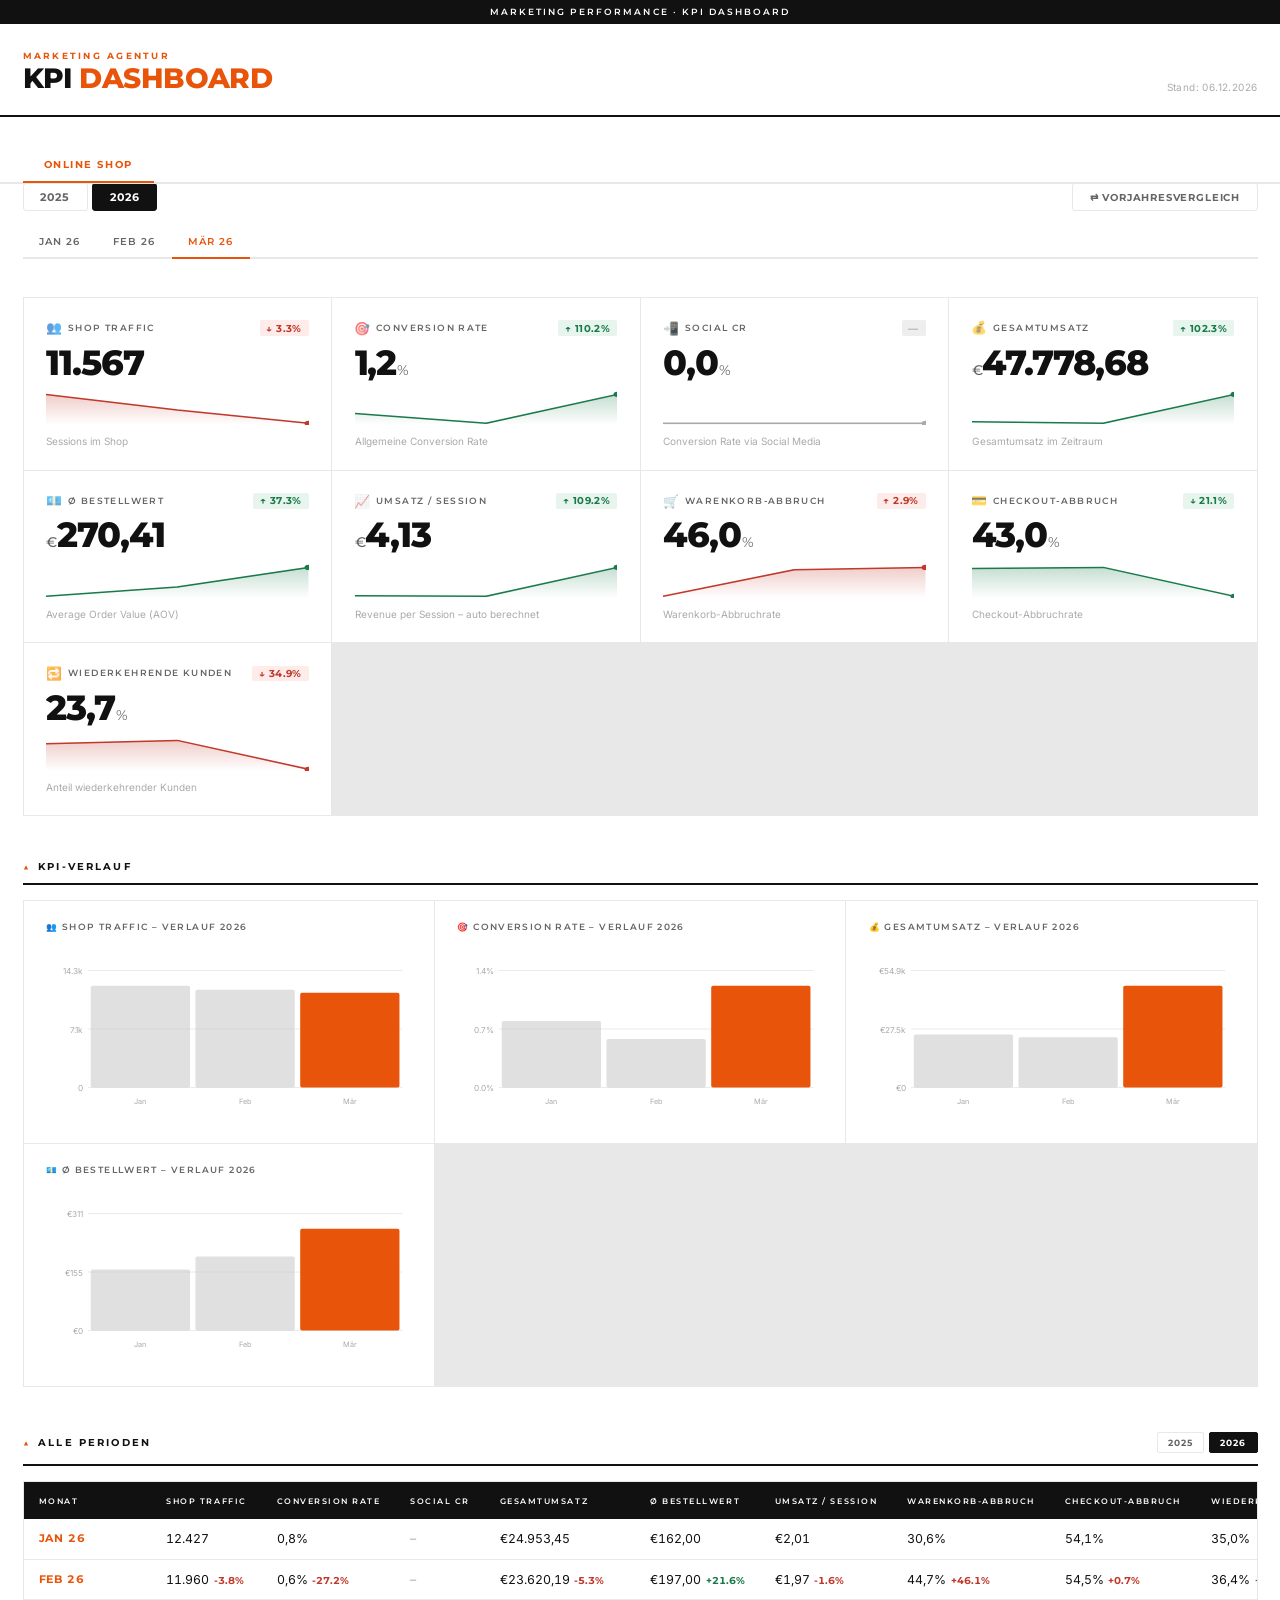
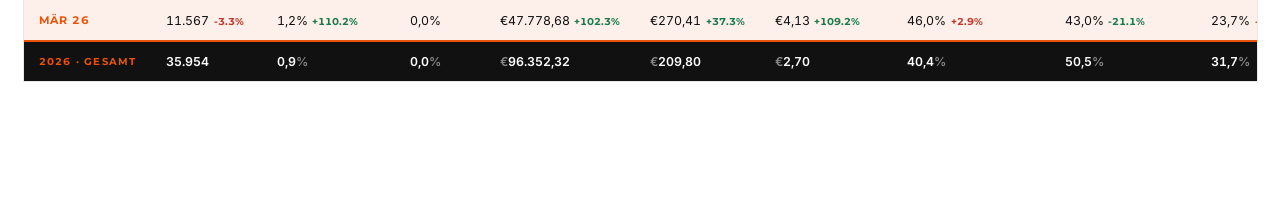
==== commit b7c6a762: "Update index.html" ====
--- a/index.html
+++ b/index.html
@@ -27,8 +27,6 @@
 <div class="page-nav-bar">
   <div class="page-nav-inner">
     <a href="index.html" class="page-nav-btn active">Online Shop</a>
-    <a href="pos.html"   class="page-nav-btn">POS</a>
-    <a href="otto.html"  class="page-nav-btn">Otto</a>
   </div>
 </div>
 
